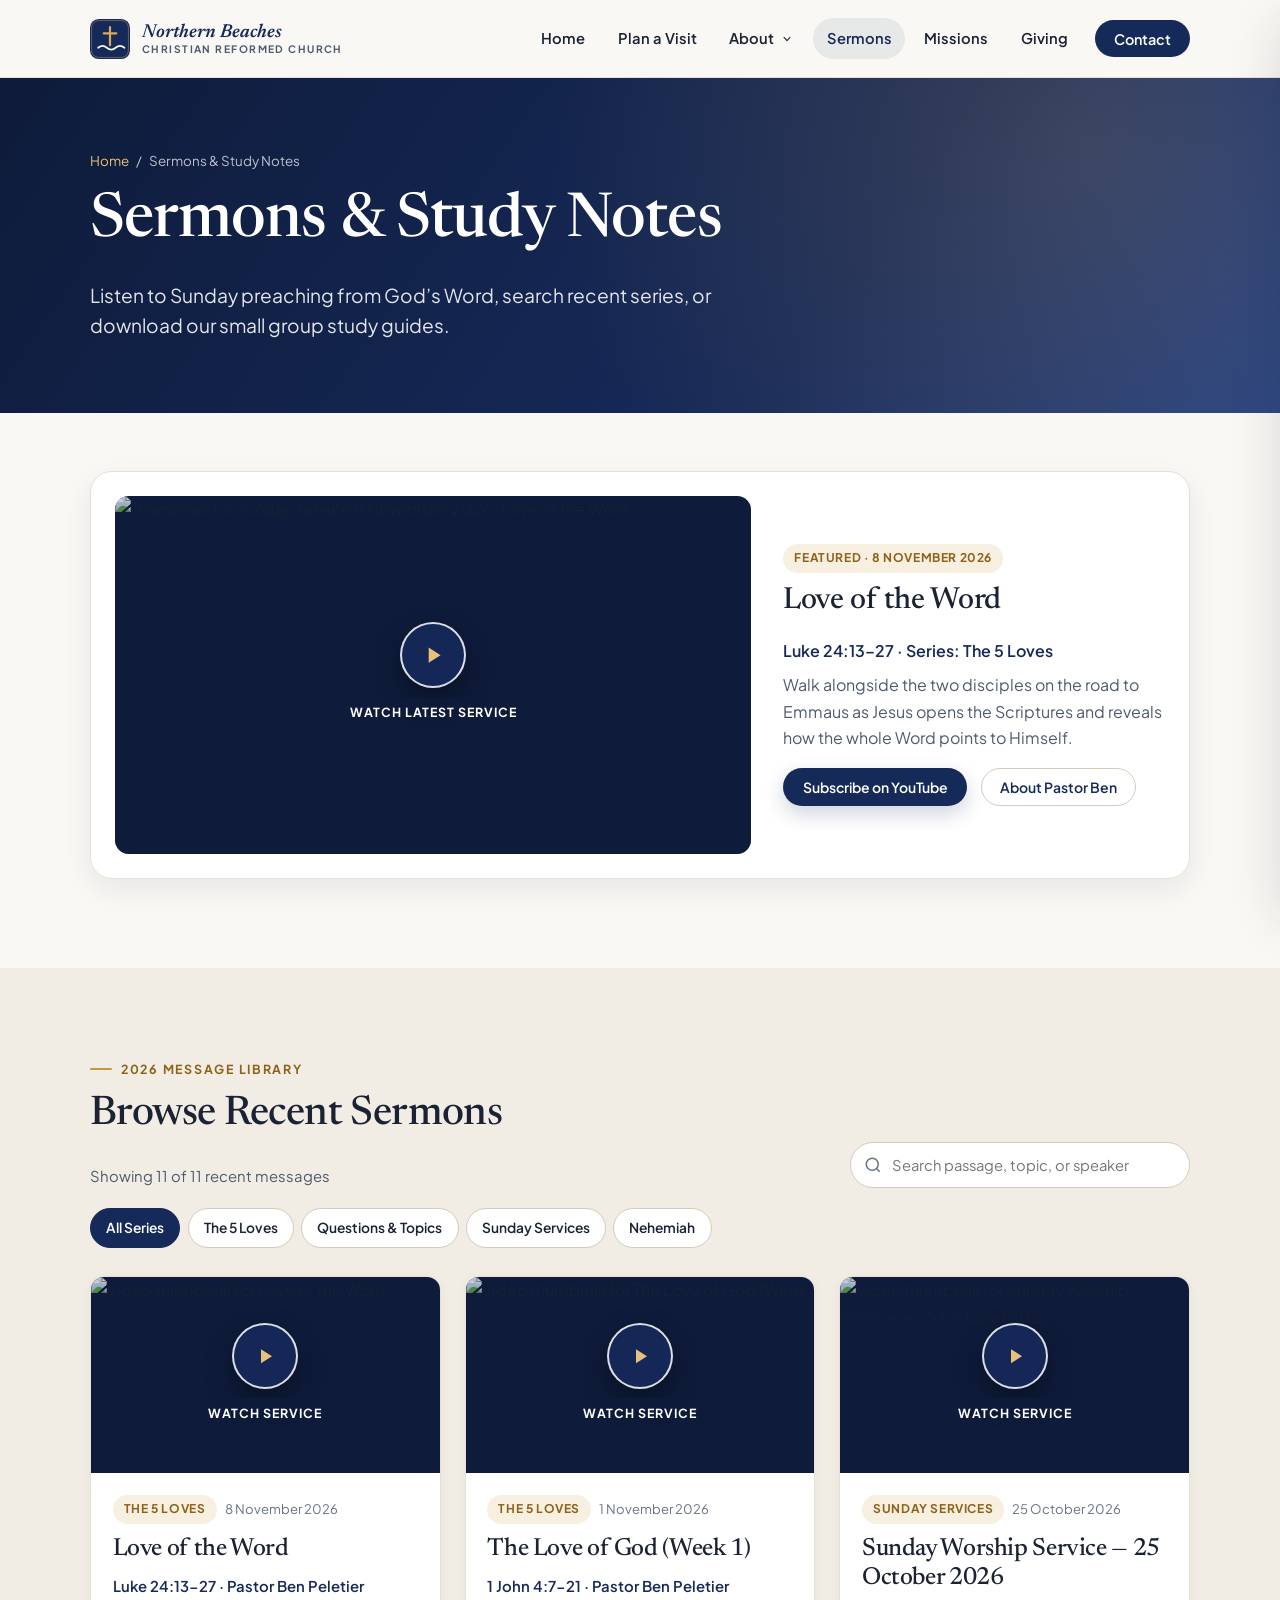
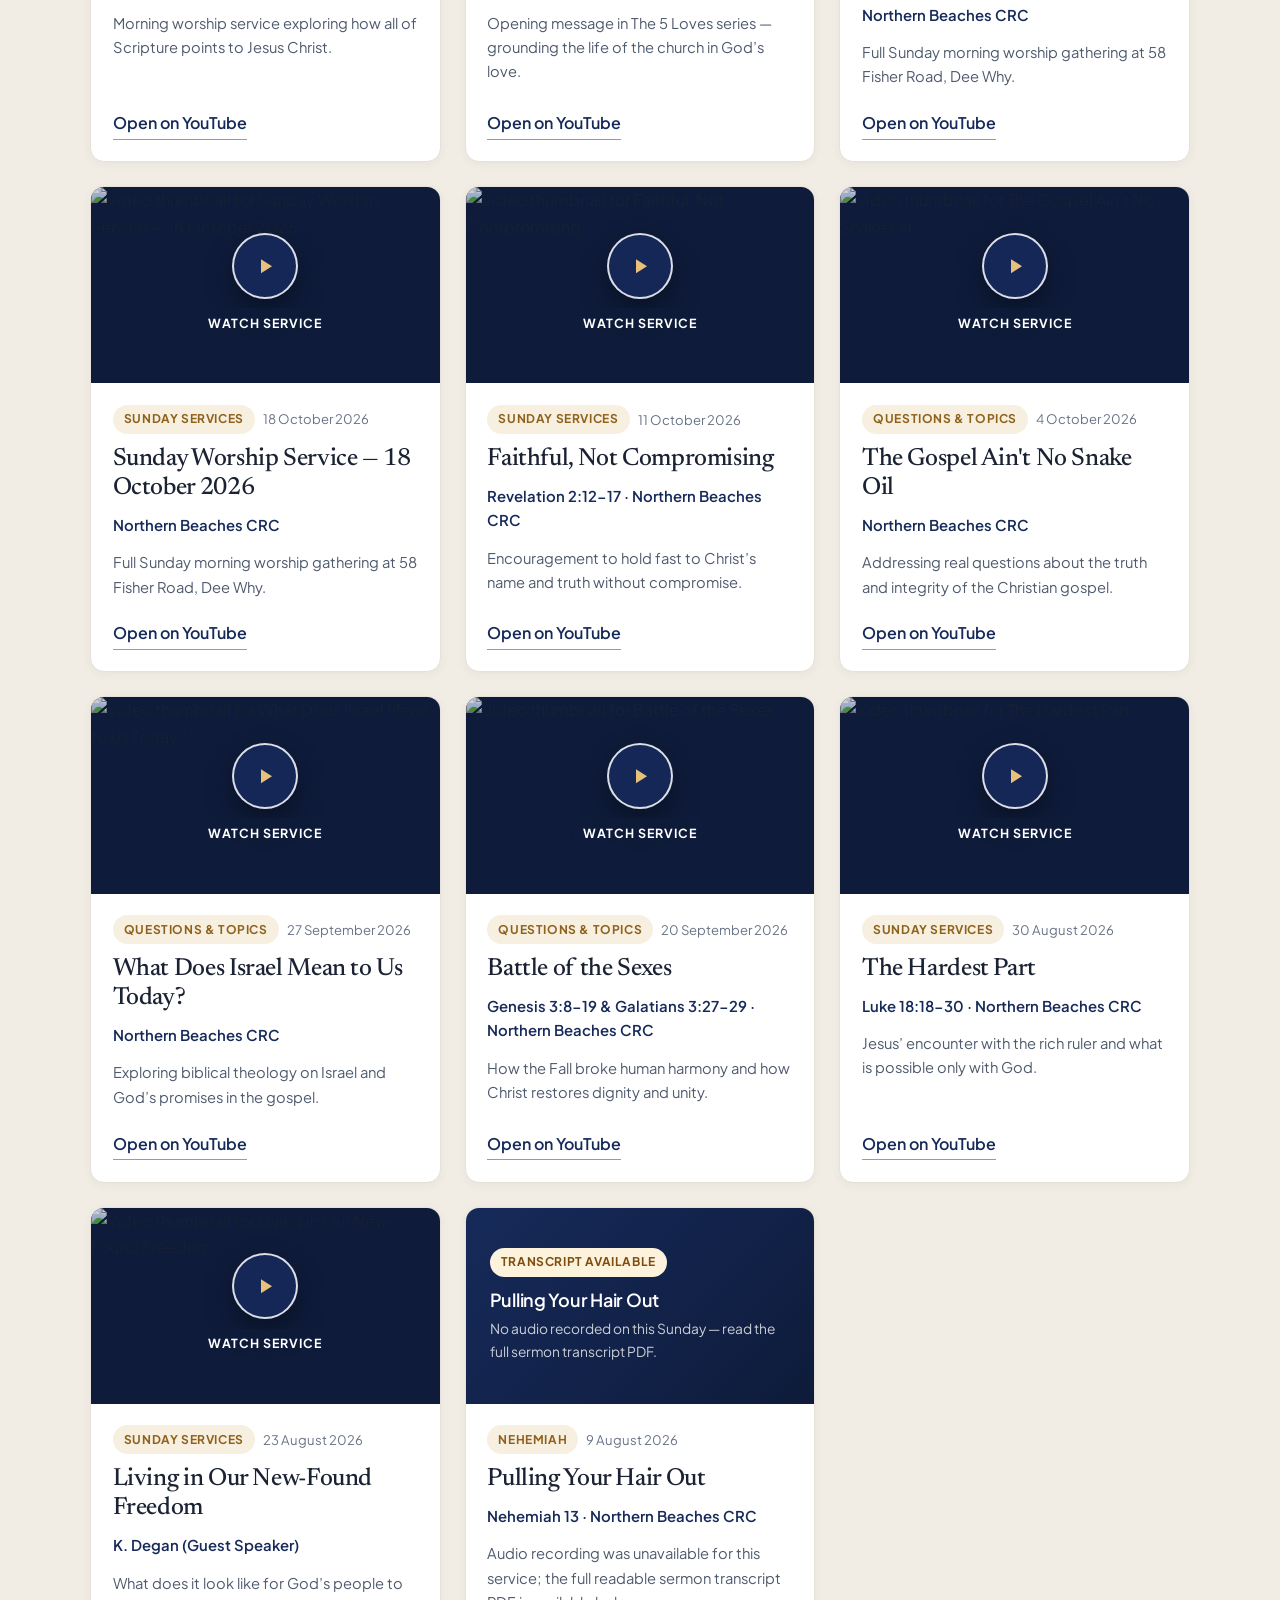
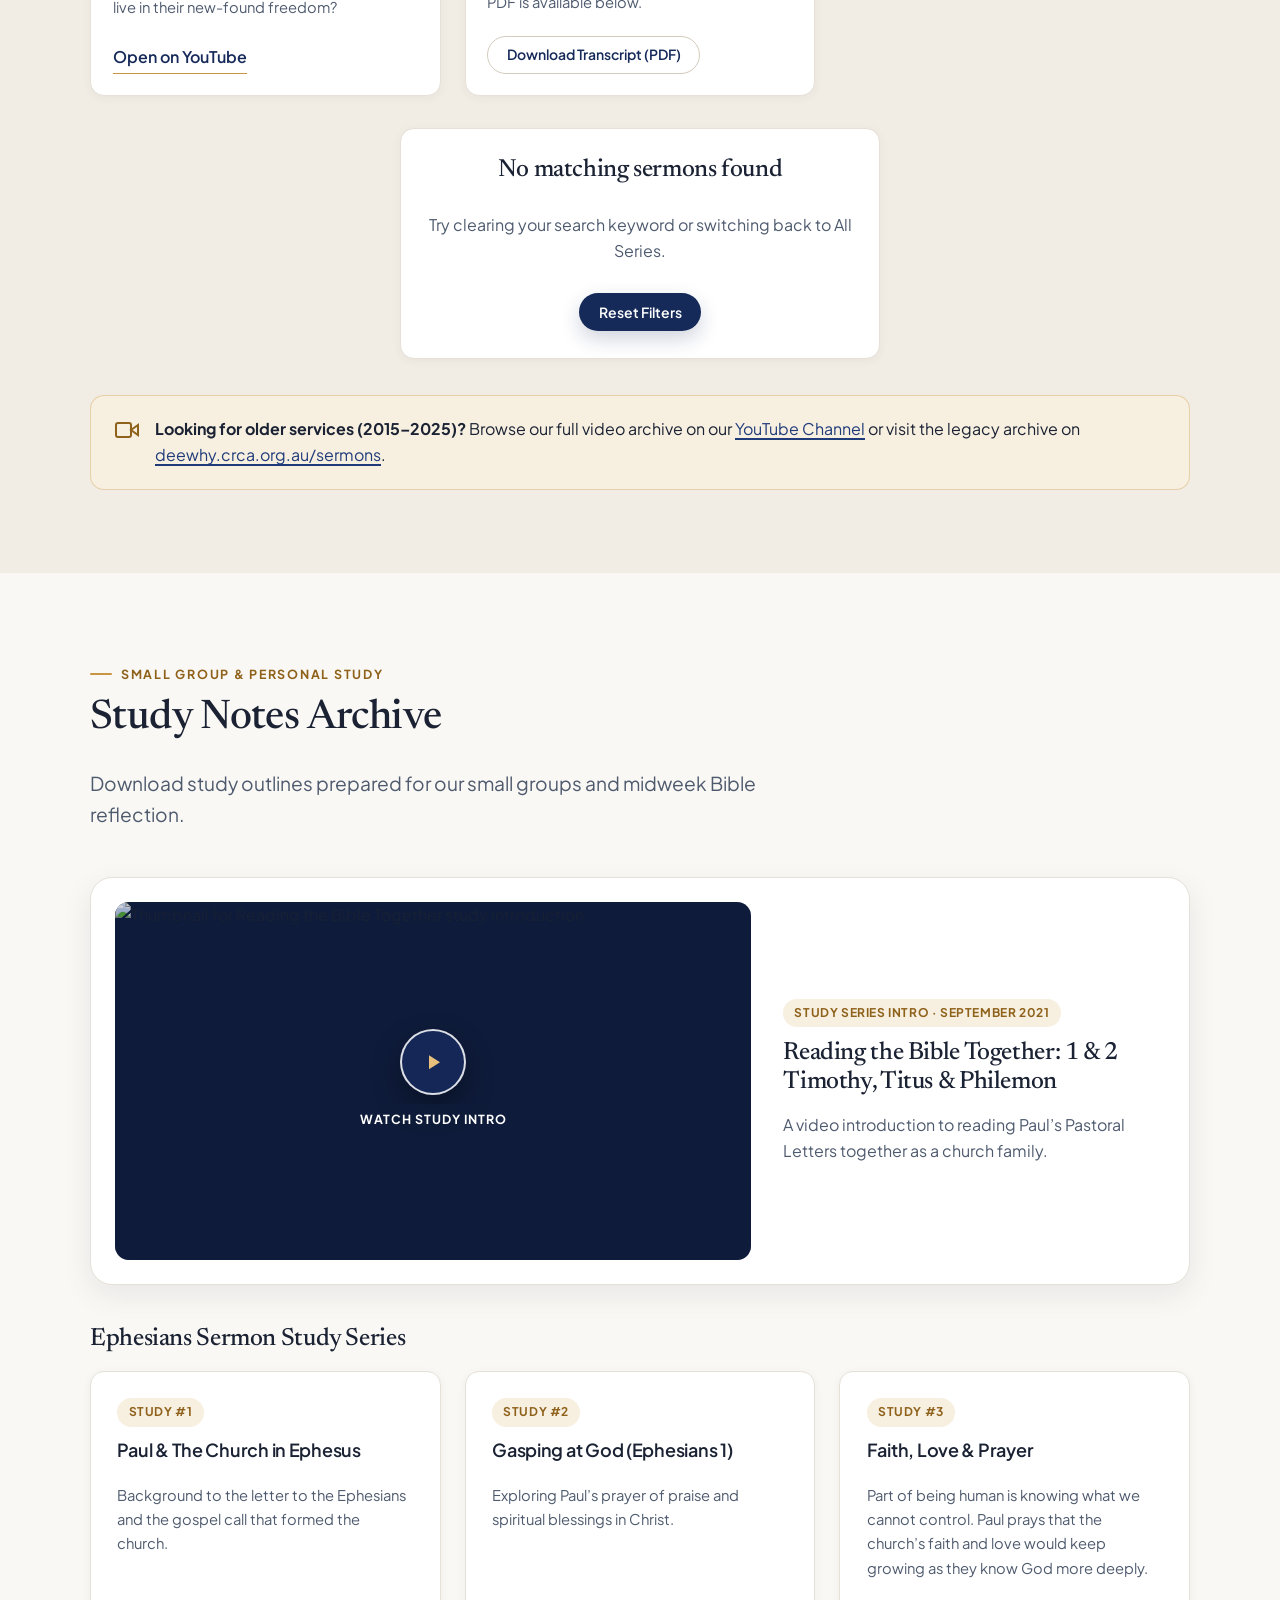
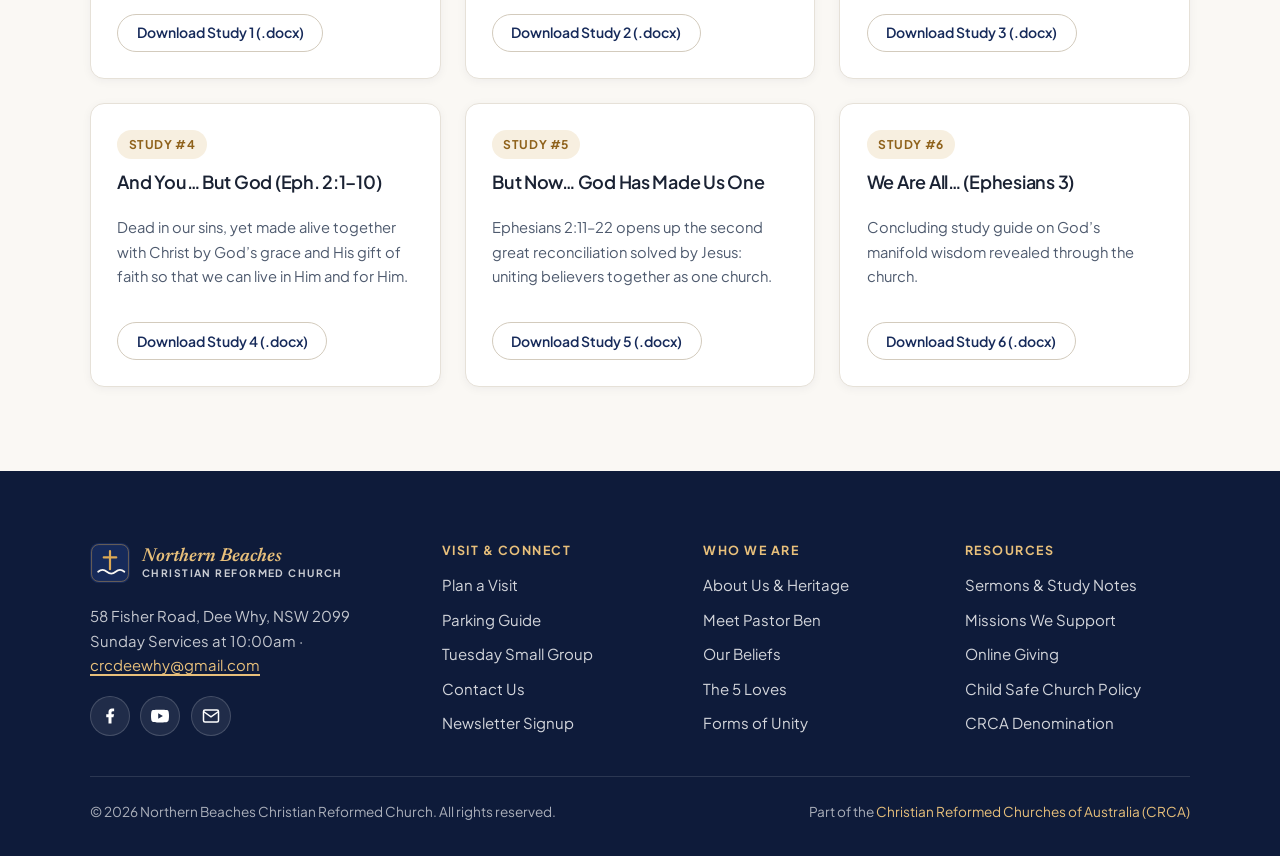
==== sermons.html @ 3030c1a8 "Initial modern redesign for Northern Beaches Christian Reformed Church" ====
<!DOCTYPE html>
<html lang="en">
<head>
  <meta charset="utf-8">
  <meta name="viewport" content="width=device-width, initial-scale=1.0">
  <title>Sermons &amp; Study Notes | Northern Beaches Christian Reformed Church</title>
  <meta name="description" content="Watch recent Sunday worship sermons and download small group Bible study notes from Northern Beaches Christian Reformed Church in Dee Why.">
  <link rel="icon" type="image/svg+xml" href="assets/images/favicon.svg">
  <link rel="preconnect" href="https://fonts.googleapis.com">
  <link rel="preconnect" href="https://fonts.gstatic.com" crossorigin>
  <link href="https://fonts.googleapis.com/css2?family=Newsreader:ital,opsz,wght@0,6..72,400;0,6..72,500;0,6..72,600;1,6..72,400;1,6..72,600&family=Plus+Jakarta+Sans:wght@400;500;600;700&display=swap" rel="stylesheet">
  <link rel="stylesheet" href="css/styles.css">
</head>
<body>
  <a class="skip-link" href="#main-content">Skip to main content</a>

  <header class="site-header" role="banner">
    <div class="container header-inner">
      <a class="brand" href="index.html" aria-label="Northern Beaches Christian Reformed Church Home">
        <svg class="brand-icon" viewBox="0 0 64 64" fill="none" aria-hidden="true">
          <rect width="64" height="64" rx="14" fill="#162A5A"/>
          <rect x="2.5" y="2.5" width="59" height="59" rx="11.5" stroke="#DDA954" stroke-opacity="0.45" stroke-width="1.5"/>
          <path d="M32 13v29M22 23h20" stroke="#DDA954" stroke-width="3.5" stroke-linecap="round"/>
          <path d="M13 46c4.5-3.8 9.5-3.8 14 0s9.5 3.8 14 0 9.5-3.8 14 0" stroke="#FAF8F4" stroke-width="2.75" stroke-linecap="round"/>
        </svg>
        <span class="brand-text">
          <span class="brand-script">Northern Beaches</span>
          <span class="brand-sub">Christian Reformed Church</span>
        </span>
      </a>

      <nav class="site-nav" aria-label="Primary Navigation">
        <ul class="nav-list">
          <li><a class="nav-link" href="index.html">Home</a></li>
          <li><a class="nav-link" href="visit.html">Plan a Visit</a></li>
          <li class="nav-dropdown">
            <button class="dropdown-toggle" type="button" aria-expanded="false" aria-haspopup="true">
              About
              <svg class="dropdown-chevron" viewBox="0 0 20 20" fill="currentColor" aria-hidden="true"><path fill-rule="evenodd" d="M5.23 7.21a.75.75 0 011.06.02L10 11.168l3.71-3.938a.75.75 0 111.08 1.04l-4.25 4.5a.75.75 0 01-1.08 0l-4.25-4.5a.75.75 0 01.02-1.06z" clip-rule="evenodd"/></svg>
            </button>
            <ul class="dropdown-menu">
              <li><a href="about.html">About Us &amp; Pastor</a></li>
              <li><a href="beliefs.html">Our Beliefs</a></li>
              <li><a href="beliefs.html#five-loves">The 5 Loves</a></li>
              <li><a href="beliefs.html#forms-of-unity">Forms of Unity</a></li>
              <li><a href="safe-church.html">Child Safe Church</a></li>
            </ul>
          </li>
          <li><a class="nav-link" href="sermons.html" aria-current="page">Sermons</a></li>
          <li><a class="nav-link" href="missions.html">Missions</a></li>
          <li><a class="nav-link" href="giving.html">Giving</a></li>
          <li><a class="nav-cta" href="contact.html">Contact</a></li>
        </ul>
      </nav>

      <button class="menu-toggle" id="menu-toggle" type="button" aria-label="Open navigation menu" aria-expanded="false" aria-controls="mobile-drawer">
        <svg width="24" height="24" viewBox="0 0 24 24" fill="none" stroke="currentColor" stroke-width="2" stroke-linecap="round" aria-hidden="true"><path d="M4 7h16M4 12h16M4 17h16"/></svg>
      </button>
    </div>
  </header>

  <div class="mobile-backdrop" id="mobile-backdrop"></div>
  <aside class="mobile-drawer" id="mobile-drawer" aria-label="Mobile Navigation" aria-hidden="true">
    <div class="mobile-drawer-header">
      <span class="brand">
        <span class="brand-text">
          <span class="brand-script">Northern Beaches</span>
          <span class="brand-sub">Christian Reformed Church</span>
        </span>
      </span>
      <button class="mobile-drawer-close" id="mobile-drawer-close" type="button" aria-label="Close navigation menu">
        <svg width="20" height="20" viewBox="0 0 24 24" fill="none" stroke="currentColor" stroke-width="2" stroke-linecap="round" aria-hidden="true"><path d="M6 6l12 12M18 6L6 18"/></svg>
      </button>
    </div>
    <ul class="mobile-nav-list">
      <li><a href="index.html">Home</a></li>
      <li><a href="visit.html">Plan a Visit</a></li>
      <li>
        <a href="about.html">About Us &amp; Pastor</a>
        <ul class="mobile-subnav">
          <li><a href="beliefs.html">Our Beliefs</a></li>
          <li><a href="beliefs.html#five-loves">The 5 Loves</a></li>
          <li><a href="beliefs.html#forms-of-unity">Forms of Unity</a></li>
          <li><a href="safe-church.html">Child Safe Church</a></li>
        </ul>
      </li>
      <li><a href="sermons.html" aria-current="page">Sermons &amp; Study Notes</a></li>
      <li><a href="missions.html">Missions</a></li>
      <li><a href="giving.html">Giving</a></li>
      <li><a href="contact.html">Contact Us</a></li>
    </ul>
  </aside>

  <main id="main-content">
    <section class="page-banner">
      <div class="container">
        <nav class="breadcrumbs" aria-label="Breadcrumb">
          <a href="index.html">Home</a>
          <span aria-hidden="true">/</span>
          <span>Sermons &amp; Study Notes</span>
        </nav>
        <h1>Sermons &amp; Study Notes</h1>
        <p class="lead">Listen to Sunday preaching from God&rsquo;s Word, search recent series, or download our small group study guides.</p>
      </div>
    </section>

    <!-- Featured Sermon -->
    <section class="section section--compact">
      <div class="container">
        <article class="sermon-feature reveal">
          <div class="video-facade" role="button" tabindex="0" data-youtube-id="uGTuR4CsQqY" data-title="Love of the Word — Luke 24:13-27" aria-label="Play featured sermon: Love of the Word">
            <img class="video-thumb" src="https://i.ytimg.com/vi/uGTuR4CsQqY/hqdefault.jpg" alt="Thumbnail for Sunday service 8 November 2026: Love of the Word" width="480" height="360">
            <div class="video-overlay">
              <span class="video-play-btn" aria-hidden="true">
                <svg width="26" height="26" viewBox="0 0 24 24" fill="currentColor"><path d="M8 5.14v14l11-7-11-7z"/></svg>
              </span>
              <span class="video-play-label">Watch Latest Service</span>
            </div>
          </div>
          <div>
            <span class="card-badge">Featured &middot; 8 November 2026</span>
            <h2 style="margin-top: 0.7rem; font-size: 1.9rem;">Love of the Word</h2>
            <p style="font-weight: 600; color: var(--navy-900); margin-bottom: 0.5rem;">Luke 24:13&ndash;27 &middot; Series: The 5 Loves</p>
            <p>Walk alongside the two disciples on the road to Emmaus as Jesus opens the Scriptures and reveals how the whole Word points to Himself.</p>
            <div class="btn-group" style="margin-top: 1rem;">
              <a class="btn btn-navy btn-sm" href="https://www.youtube.com/@northernbeacheschristianre4875" target="_blank" rel="noopener noreferrer">Subscribe on YouTube</a>
              <a class="btn btn-outline btn-sm" href="about.html#pastor">About Pastor Ben</a>
            </div>
          </div>
        </article>
      </div>
    </section>

    <!-- Searchable & Filterable Sermon Grid -->
    <section class="section section--warm" id="archive">
      <div class="container">
        <div class="section-header-row" style="margin-bottom: 1.25rem;">
          <div class="section-header">
            <span class="eyebrow">2026 Message Library</span>
            <h2>Browse Recent Sermons</h2>
            <p id="sermon-count" style="margin:0; font-size:0.93rem;">Showing recent messages</p>
          </div>
          <div class="search-box">
            <svg width="18" height="18" viewBox="0 0 24 24" fill="none" stroke="currentColor" stroke-width="2" aria-hidden="true"><circle cx="11" cy="11" r="8"/><path d="M21 21l-4.35-4.35"/></svg>
            <label class="sr-only" for="sermon-search">Search sermons by title, Bible passage, or speaker</label>
            <input class="search-input" id="sermon-search" type="search" placeholder="Search passage, topic, or speaker">
          </div>
        </div>

        <div class="sermon-controls">
          <div class="filter-pills" role="group" aria-label="Filter sermons by series">
            <button class="filter-pill is-active" type="button" data-series="All" aria-pressed="true">All Series</button>
            <button class="filter-pill" type="button" data-series="The 5 Loves" aria-pressed="false">The 5 Loves</button>
            <button class="filter-pill" type="button" data-series="Questions &amp; Topics" aria-pressed="false">Questions &amp; Topics</button>
            <button class="filter-pill" type="button" data-series="Sunday Services" aria-pressed="false">Sunday Services</button>
            <button class="filter-pill" type="button" data-series="Nehemiah" aria-pressed="false">Nehemiah</button>
          </div>
        </div>

        <div class="cards-grid" id="sermons-grid"></div>

        <div class="card card--flat" id="sermons-empty" hidden style="text-align: center; max-width: 480px; margin: 2rem auto 0;">
          <h3>No matching sermons found</h3>
          <p>Try clearing your search keyword or switching back to All Series.</p>
          <div>
            <button class="btn btn-navy btn-sm" id="reset-sermons" type="button">Reset Filters</button>
          </div>
        </div>

        <div class="callout reveal" style="margin-top: 2.25rem;">
          <svg width="24" height="24" viewBox="0 0 24 24" fill="none" stroke="currentColor" stroke-width="2" aria-hidden="true"><path d="M23 7l-7 5 7 5V7z"/><rect x="1" y="5" width="15" height="14" rx="2"/></svg>
          <div>
            <strong>Looking for older services (2015&ndash;2025)?</strong> Browse our full video archive on our <a href="https://www.youtube.com/@northernbeacheschristianre4875" target="_blank" rel="noopener noreferrer">YouTube Channel</a> or visit the legacy archive on <a href="https://deewhy.crca.org.au/sermons" target="_blank" rel="noopener noreferrer">deewhy.crca.org.au/sermons</a>.
          </div>
        </div>
      </div>
    </section>

    <!-- Study Notes Archive -->
    <section class="section" id="study-notes">
      <div class="container">
        <div class="section-header reveal">
          <span class="eyebrow">Small Group &amp; Personal Study</span>
          <h2>Study Notes Archive</h2>
          <p class="lead">Download study outlines prepared for our small groups and midweek Bible reflection.</p>
        </div>

        <div class="sermon-feature reveal" style="margin-bottom: 2.5rem;">
          <div class="video-facade" role="button" tabindex="0" data-youtube-id="WU-EmZQURkc" data-title="Reading the Bible Together: 1 & 2 Timothy, Titus & Philemon" aria-label="Play video: Reading the Bible Together">
            <img class="video-thumb" src="https://i.ytimg.com/vi/WU-EmZQURkc/hqdefault.jpg" alt="Thumbnail for Reading the Bible Together study introduction" width="480" height="360" loading="lazy">
            <div class="video-overlay">
              <span class="video-play-btn" aria-hidden="true"><svg width="24" height="24" viewBox="0 0 24 24" fill="currentColor"><path d="M8 5.14v14l11-7-11-7z"/></svg></span>
              <span class="video-play-label">Watch Study Intro</span>
            </div>
          </div>
          <div>
            <span class="card-badge">Study Series Intro &middot; September 2021</span>
            <h3 style="margin-top: 0.7rem;">Reading the Bible Together: 1 &amp; 2 Timothy, Titus &amp; Philemon</h3>
            <p>A video introduction to reading Paul&rsquo;s Pastoral Letters together as a church family.</p>
          </div>
        </div>

        <h3 style="margin-bottom: 1rem;">Ephesians Sermon Study Series</h3>
        <div class="cards-grid reveal">
          <article class="card">
            <span class="card-badge">Study #1</span>
            <h4>Paul &amp; The Church in Ephesus</h4>
            <p style="font-size: 0.92rem;">Background to the letter to the Ephesians and the gospel call that formed the church.</p>
            <div class="card-footer"><a class="btn btn-outline btn-sm" href="assets/docs/ephesians-study-1.docx" download>Download Study 1 (.docx)</a></div>
          </article>

          <article class="card">
            <span class="card-badge">Study #2</span>
            <h4>Gasping at God (Ephesians 1)</h4>
            <p style="font-size: 0.92rem;">Exploring Paul&rsquo;s prayer of praise and spiritual blessings in Christ.</p>
            <div class="card-footer"><a class="btn btn-outline btn-sm" href="assets/docs/ephesians-study-2.docx" download>Download Study 2 (.docx)</a></div>
          </article>

          <article class="card">
            <span class="card-badge">Study #3</span>
            <h4>Faith, Love &amp; Prayer</h4>
            <p style="font-size: 0.92rem;">Part of being human is knowing what we cannot control. Paul prays that the church&rsquo;s faith and love would keep growing as they know God more deeply.</p>
            <div class="card-footer"><a class="btn btn-outline btn-sm" href="assets/docs/ephesians-study-3.docx" download>Download Study 3 (.docx)</a></div>
          </article>

          <article class="card">
            <span class="card-badge">Study #4</span>
            <h4>And You&hellip; But God (Eph. 2:1&ndash;10)</h4>
            <p style="font-size: 0.92rem;">Dead in our sins, yet made alive together with Christ by God&rsquo;s grace and His gift of faith so that we can live in Him and for Him.</p>
            <div class="card-footer"><a class="btn btn-outline btn-sm" href="assets/docs/ephesians-study-4.docx" download>Download Study 4 (.docx)</a></div>
          </article>

          <article class="card">
            <span class="card-badge">Study #5</span>
            <h4>But Now&hellip; God Has Made Us One</h4>
            <p style="font-size: 0.92rem;">Ephesians 2:11&ndash;22 opens up the second great reconciliation solved by Jesus: uniting believers together as one church.</p>
            <div class="card-footer"><a class="btn btn-outline btn-sm" href="assets/docs/ephesians-study-5.docx" download>Download Study 5 (.docx)</a></div>
          </article>

          <article class="card">
            <span class="card-badge">Study #6</span>
            <h4>We Are All&hellip; (Ephesians 3)</h4>
            <p style="font-size: 0.92rem;">Concluding study guide on God&rsquo;s manifold wisdom revealed through the church.</p>
            <div class="card-footer"><a class="btn btn-outline btn-sm" href="assets/docs/ephesians-study-6.docx" download>Download Study 6 (.docx)</a></div>
          </article>
        </div>
      </div>
    </section>
  </main>

  <footer class="site-footer">
    <div class="container">
      <div class="footer-grid">
        <div class="footer-brand">
          <a class="brand" href="index.html">
            <svg class="brand-icon" viewBox="0 0 64 64" fill="none" aria-hidden="true">
              <rect width="64" height="64" rx="14" fill="#162A5A"/>
              <rect x="2.5" y="2.5" width="59" height="59" rx="11.5" stroke="#DDA954" stroke-opacity="0.45" stroke-width="1.5"/>
              <path d="M32 13v29M22 23h20" stroke="#DDA954" stroke-width="3.5" stroke-linecap="round"/>
              <path d="M13 46c4.5-3.8 9.5-3.8 14 0s9.5 3.8 14 0 9.5-3.8 14 0" stroke="#FAF8F4" stroke-width="2.75" stroke-linecap="round"/>
            </svg>
            <span class="brand-text">
              <span class="brand-script">Northern Beaches</span>
              <span class="brand-sub">Christian Reformed Church</span>
            </span>
          </a>
          <p class="footer-desc">58 Fisher Road, Dee Why, NSW 2099<br>Sunday Services at 10:00am &middot; <a href="mailto:crcdeewhy@gmail.com" style="color: var(--gold-300);">crcdeewhy@gmail.com</a></p>
          <div class="social-row">
            <a class="social-btn" href="https://www.facebook.com/crcdeewhy" target="_blank" rel="noopener noreferrer" aria-label="Facebook">
              <svg width="18" height="18" viewBox="0 0 24 24" fill="currentColor" aria-hidden="true"><path d="M14 13.5h2.5l1-4H14v-2c0-1.03 0-2 2-2h1.5V2.14c-.326-.043-1.557-.14-2.857-.14C11.928 2 10 3.657 10 6.7v2.8H7v4h3V22h4v-8.5z"/></svg>
            </a>
            <a class="social-btn" href="https://www.youtube.com/@northernbeacheschristianre4875" target="_blank" rel="noopener noreferrer" aria-label="YouTube">
              <svg width="18" height="18" viewBox="0 0 24 24" fill="currentColor" aria-hidden="true"><path d="M23.5 6.2a3 3 0 00-2.1-2.1C19.5 3.5 12 3.5 12 3.5s-7.5 0-9.4.6A3 3 0 00.5 6.2 31.2 31.2 0 000 12a31.2 31.2 0 00.5 5.8 3 3 0 002.1 2.1c1.9.6 9.4.6 9.4.6s7.5 0 9.4-.6a3 3 0 002.1-2.1A31.2 31.2 0 0024 12a31.2 31.2 0 00-.5-5.8zM9.6 15.6V8.4l6.3 3.6-6.3 3.6z"/></svg>
            </a>
            <a class="social-btn" href="mailto:crcdeewhy@gmail.com" aria-label="Email Church">
              <svg width="18" height="18" viewBox="0 0 24 24" fill="none" stroke="currentColor" stroke-width="2" aria-hidden="true"><rect x="2" y="4" width="20" height="16" rx="2"/><path d="M22 6l-10 7L2 6"/></svg>
            </a>
          </div>
        </div>

        <div>
          <h3 class="footer-heading">Visit &amp; Connect</h3>
          <ul class="footer-links">
            <li><a href="visit.html">Plan a Visit</a></li>
            <li><a href="visit.html#parking">Parking Guide</a></li>
            <li><a href="visit.html#church-life">Tuesday Small Group</a></li>
            <li><a href="contact.html">Contact Us</a></li>
            <li><a href="contact.html#newsletter">Newsletter Signup</a></li>
          </ul>
        </div>

        <div>
          <h3 class="footer-heading">Who We Are</h3>
          <ul class="footer-links">
            <li><a href="about.html">About Us &amp; Heritage</a></li>
            <li><a href="about.html#pastor">Meet Pastor Ben</a></li>
            <li><a href="beliefs.html">Our Beliefs</a></li>
            <li><a href="beliefs.html#five-loves">The 5 Loves</a></li>
            <li><a href="beliefs.html#forms-of-unity">Forms of Unity</a></li>
          </ul>
        </div>

        <div>
          <h3 class="footer-heading">Resources</h3>
          <ul class="footer-links">
            <li><a href="sermons.html">Sermons &amp; Study Notes</a></li>
            <li><a href="missions.html">Missions We Support</a></li>
            <li><a href="giving.html">Online Giving</a></li>
            <li><a href="safe-church.html">Child Safe Church Policy</a></li>
            <li><a href="https://www.crca.org.au/" target="_blank" rel="noopener noreferrer">CRCA Denomination</a></li>
          </ul>
        </div>
      </div>

      <div class="footer-bottom">
        <span>&copy; 2026 Northern Beaches Christian Reformed Church. All rights reserved.</span>
        <span>Part of the <a href="https://www.crca.org.au/" target="_blank" rel="noopener noreferrer">Christian Reformed Churches of Australia (CRCA)</a></span>
      </div>
    </div>
  </footer>

  <script src="js/main.js"></script>
  <script src="js/sermons.js"></script>
</body>
</html>
---- css/styles.css ----
/* ==========================================================================
   Northern Beaches Christian Reformed Church
   Coastal Sunlit Editorial Design System
   ========================================================================== */

:root {
  /* Brand & Coastal Palette */
  --navy-950: #0e1b3a;
  --navy-900: #162a5a;
  --navy-800: #1f3b7a;
  --navy-700: #2b4e96;

  --gold-500: #c89643;
  --gold-400: #dda954;
  --gold-300: #e8c07b;
  --gold-100: #f7efe0;
  --gold-text: #8f621b; /* High-contrast gold for eyebrows & text on light bg */

  /* Neutral Surfaces & Text */
  --bg-ivory: #faf8f4;
  --bg-warm: #f2ede4;
  --bg-surface: #ffffff;
  --border-subtle: #e6e1d8;
  --border-strong: #d3cbbd;

  --text-primary: #1a2233;
  --text-secondary: #4e5a6e;
  --text-muted: #697487;

  /* Supportive Coastal Accents */
  --sage-600: #3e6b5c;
  --sage-100: #eaf3ef;
  --amber-100: #fdf3dc;
  --amber-text: #7c4d0f;

  /* Typography */
  --font-serif: 'Newsreader', Georgia, 'Times New Roman', serif;
  --font-sans: 'Plus Jakarta Sans', -apple-system, BlinkMacSystemFont, 'Segoe UI', Roboto, sans-serif;

  /* Layout & Rhythm */
  --container-max: 1180px;
  --container-narrow: 860px;
  --header-height: 78px;
  --radius-sm: 8px;
  --radius-md: 14px;
  --radius-lg: 22px;
  --radius-pill: 999px;

  /* Shadows */
  --shadow-sm: 0 2px 10px rgba(14, 27, 58, 0.05);
  --shadow-md: 0 10px 30px rgba(14, 27, 58, 0.08);
  --shadow-lg: 0 20px 50px rgba(14, 27, 58, 0.14);

  /* Motion */
  --ease-out: cubic-bezier(0.22, 1, 0.36, 1);
}

/* Reset & Base */
*,
*::before,
*::after {
  box-sizing: border-box;
}

html {
  scroll-behavior: smooth;
  scroll-padding-top: calc(var(--header-height) + 24px);
  -webkit-text-size-adjust: 100%;
}

body {
  margin: 0;
  font-family: var(--font-sans);
  font-size: 1rem;
  line-height: 1.65;
  color: var(--text-primary);
  background-color: var(--bg-ivory);
  -webkit-font-smoothing: antialiased;
  overflow-x: clip;
}

body.drawer-open {
  overflow: hidden;
}

img,
picture,
svg {
  display: block;
  max-width: 100%;
}

img {
  height: auto;
}

button,
input,
textarea,
select {
  font: inherit;
  color: inherit;
}

a {
  color: var(--navy-800);
  text-decoration-thickness: 1.5px;
  text-underline-offset: 3px;
  transition: color 0.2s var(--ease-out), opacity 0.2s var(--ease-out);
}

a:hover {
  color: var(--navy-950);
}

:focus-visible {
  outline: 3px solid var(--gold-400);
  outline-offset: 3px;
  border-radius: 4px;
}

h1,
h2,
h3,
h4 {
  margin: 0 0 0.6em;
  font-family: var(--font-serif);
  font-weight: 500;
  line-height: 1.18;
  letter-spacing: -0.015em;
  color: var(--text-primary);
}

h1 {
  font-size: clamp(2.3rem, 4.8vw, 3.85rem);
}

h2 {
  font-size: clamp(1.8rem, 3.2vw, 2.55rem);
}

h3 {
  font-size: clamp(1.28rem, 2vw, 1.55rem);
}

h4 {
  font-size: 1.125rem;
  font-family: var(--font-sans);
  font-weight: 600;
}

p {
  margin: 0 0 1.05em;
  color: var(--text-secondary);
}

p:last-child {
  margin-bottom: 0;
}

ul,
ol {
  margin: 0 0 1.2em;
  padding-left: 1.3em;
  color: var(--text-secondary);
}

li + li {
  margin-top: 0.45em;
}

blockquote {
  margin: 1.5em 0;
  padding: 1.25rem 1.5rem;
  border-left: 3px solid var(--gold-500);
  background: var(--gold-100);
  border-radius: 0 var(--radius-md) var(--radius-md) 0;
  font-family: var(--font-serif);
  font-size: 1.2rem;
  font-style: italic;
  line-height: 1.55;
  color: var(--navy-950);
}

blockquote cite {
  display: block;
  margin-top: 0.6rem;
  font-family: var(--font-sans);
  font-size: 0.85rem;
  font-style: normal;
  font-weight: 600;
  letter-spacing: 0.04em;
  text-transform: uppercase;
  color: var(--gold-text);
}

/* Skip Link */
.skip-link {
  position: absolute;
  top: -100px;
  left: 1rem;
  z-index: 200;
  padding: 0.75rem 1.25rem;
  background: var(--navy-950);
  color: #ffffff;
  font-weight: 600;
  text-decoration: none;
  border-radius: var(--radius-sm);
  transition: top 0.15s ease;
}

.skip-link:focus {
  top: 1rem;
}

/* Utilities & Containers */
.container {
  width: 100%;
  max-width: var(--container-max);
  margin-inline: auto;
  padding-inline: clamp(1.15rem, 3.5vw, 2.5rem);
}

.container--narrow {
  max-width: var(--container-narrow);
}

.eyebrow {
  display: inline-flex;
  align-items: center;
  gap: 0.55rem;
  margin-bottom: 0.7rem;
  font-family: var(--font-sans);
  font-size: 0.78rem;
  font-weight: 700;
  letter-spacing: 0.14em;
  text-transform: uppercase;
  color: var(--gold-text);
}

.eyebrow::before {
  content: '';
  width: 22px;
  height: 2px;
  background: var(--gold-500);
  border-radius: 2px;
}

.eyebrow--light {
  color: var(--gold-300);
}

.eyebrow--light::before {
  background: var(--gold-400);
}

.lead {
  font-size: clamp(1.06rem, 1.5vw, 1.22rem);
  line-height: 1.6;
  color: var(--text-secondary);
}

.sr-only {
  position: absolute;
  width: 1px;
  height: 1px;
  padding: 0;
  margin: -1px;
  overflow: hidden;
  clip: rect(0, 0, 0, 0);
  white-space: nowrap;
  border: 0;
}

/* Buttons */
.btn-group {
  display: flex;
  flex-wrap: wrap;
  gap: 0.85rem;
  align-items: center;
}

.btn {
  display: inline-flex;
  align-items: center;
  justify-content: center;
  gap: 0.5rem;
  padding: 0.85rem 1.55rem;
  border-radius: var(--radius-pill);
  font-family: var(--font-sans);
  font-size: 0.94rem;
  font-weight: 600;
  line-height: 1.2;
  text-decoration: none;
  border: 1.5px solid transparent;
  cursor: pointer;
  transition: transform 0.2s var(--ease-out), background-color 0.2s var(--ease-out), border-color 0.2s var(--ease-out), box-shadow 0.2s var(--ease-out);
}

.btn:hover {
  transform: translateY(-1px);
}

.btn:active {
  transform: translateY(0);
}

.btn-primary {
  background-color: var(--gold-400);
  color: var(--navy-950);
  box-shadow: 0 8px 20px rgba(200, 150, 67, 0.28);
}

.btn-primary:hover {
  background-color: var(--gold-300);
  color: var(--navy-950);
}

.btn-navy {
  background-color: var(--navy-900);
  color: #ffffff;
  box-shadow: 0 8px 20px rgba(22, 42, 90, 0.2);
}

.btn-navy:hover {
  background-color: var(--navy-800);
  color: #ffffff;
}

.btn-outline {
  background-color: transparent;
  color: var(--navy-900);
  border-color: var(--border-strong);
}

.btn-outline:hover {
  background-color: var(--bg-warm);
  border-color: var(--navy-900);
  color: var(--navy-950);
}

.btn-outline-light {
  background-color: rgba(255, 255, 255, 0.1);
  color: #ffffff;
  border-color: rgba(255, 255, 255, 0.45);
  backdrop-filter: blur(6px);
}

.btn-outline-light:hover {
  background-color: rgba(255, 255, 255, 0.2);
  border-color: #ffffff;
  color: #ffffff;
}

.btn-sm {
  padding: 0.6rem 1.15rem;
  font-size: 0.875rem;
}

.text-link {
  display: inline-flex;
  align-items: center;
  gap: 0.35rem;
  font-weight: 600;
  color: var(--navy-900);
  text-decoration: none;
  border-bottom: 1.5px solid var(--gold-500);
  padding-bottom: 2px;
}

.text-link:hover {
  color: var(--navy-800);
  border-bottom-color: var(--navy-900);
}

/* ==========================================================================
   Header & Navigation
   ========================================================================== */
.site-header {
  position: sticky;
  top: 0;
  z-index: 100;
  height: var(--header-height);
  display: flex;
  align-items: center;
  background-color: rgba(250, 248, 244, 0.95);
  backdrop-filter: blur(12px);
  border-bottom: 1px solid var(--border-subtle);
  transition: background-color 0.3s var(--ease-out), border-color 0.3s var(--ease-out), box-shadow 0.3s var(--ease-out);
}

body.has-hero .site-header {
  position: fixed;
  width: 100%;
  background: linear-gradient(180deg, rgba(14, 27, 58, 0.72) 0%, rgba(14, 27, 58, 0.28) 70%, rgba(14, 27, 58, 0) 100%);
  backdrop-filter: none;
  border-bottom-color: transparent;
}

body.has-hero .site-header.is-scrolled {
  background: rgba(250, 248, 244, 0.97);
  backdrop-filter: blur(14px);
  border-bottom-color: var(--border-subtle);
  box-shadow: var(--shadow-sm);
}

.header-inner {
  display: flex;
  align-items: center;
  justify-content: space-between;
  gap: 1.5rem;
}

/* Brand Mark */
.brand {
  display: inline-flex;
  align-items: center;
  gap: 0.75rem;
  text-decoration: none;
  flex-shrink: 0;
}

.brand-icon {
  width: 40px;
  height: 40px;
  flex-shrink: 0;
}

.brand-text {
  display: flex;
  flex-direction: column;
  line-height: 1.1;
}

.brand-script {
  font-family: var(--font-serif);
  font-style: italic;
  font-weight: 600;
  font-size: 1.18rem;
  color: var(--navy-900);
  transition: color 0.25s ease;
}

.brand-sub {
  font-family: var(--font-sans);
  font-size: 0.64rem;
  font-weight: 700;
  letter-spacing: 0.14em;
  text-transform: uppercase;
  color: var(--text-secondary);
  transition: color 0.25s ease;
}

body.has-hero .site-header:not(.is-scrolled) .brand-script {
  color: var(--gold-300);
}

body.has-hero .site-header:not(.is-scrolled) .brand-sub {
  color: rgba(255, 255, 255, 0.88);
}

/* Desktop Nav */
.site-nav {
  display: none;
}

.nav-list {
  display: flex;
  align-items: center;
  gap: 0.35rem;
  list-style: none;
  margin: 0;
  padding: 0;
}

.nav-list > li {
  margin: 0;
  position: relative;
}

.nav-link,
.dropdown-toggle {
  display: inline-flex;
  align-items: center;
  gap: 0.35rem;
  padding: 0.55rem 0.85rem;
  border-radius: var(--radius-pill);
  font-size: 0.92rem;
  font-weight: 600;
  text-decoration: none;
  color: var(--text-primary);
  background: transparent;
  border: 0;
  cursor: pointer;
  transition: color 0.2s ease, background-color 0.2s ease;
}

.nav-link:hover,
.dropdown-toggle:hover,
.nav-link[aria-current="page"],
.dropdown-toggle[aria-current="page"] {
  color: var(--navy-900);
  background-color: rgba(22, 42, 90, 0.08);
}

body.has-hero .site-header:not(.is-scrolled) .nav-link,
body.has-hero .site-header:not(.is-scrolled) .dropdown-toggle {
  color: rgba(255, 255, 255, 0.94);
}

body.has-hero .site-header:not(.is-scrolled) .nav-link:hover,
body.has-hero .site-header:not(.is-scrolled) .dropdown-toggle:hover,
body.has-hero .site-header:not(.is-scrolled) .nav-link[aria-current="page"] {
  color: #ffffff;
  background-color: rgba(255, 255, 255, 0.16);
}

.nav-cta {
  margin-left: 0.45rem;
  padding: 0.6rem 1.2rem;
  border-radius: var(--radius-pill);
  background-color: var(--navy-900);
  color: #ffffff !important;
  font-size: 0.9rem;
  font-weight: 600;
  text-decoration: none;
  transition: background-color 0.2s ease, transform 0.2s ease;
}

.nav-cta:hover {
  background-color: var(--navy-800);
  transform: translateY(-1px);
}

body.has-hero .site-header:not(.is-scrolled) .nav-cta {
  background-color: var(--gold-400);
  color: var(--navy-950) !important;
}

body.has-hero .site-header:not(.is-scrolled) .nav-cta:hover {
  background-color: var(--gold-300);
}

/* Desktop Dropdown */
.nav-dropdown {
  position: relative;
}

.dropdown-chevron {
  width: 14px;
  height: 14px;
  transition: transform 0.2s var(--ease-out);
}

.nav-dropdown.is-open .dropdown-chevron {
  transform: rotate(180deg);
}

.dropdown-menu {
  position: absolute;
  top: calc(100% + 10px);
  left: 0;
  min-width: 225px;
  padding: 0.5rem;
  margin: 0;
  list-style: none;
  background: var(--bg-surface);
  border: 1px solid var(--border-subtle);
  border-radius: var(--radius-md);
  box-shadow: var(--shadow-lg);
  opacity: 0;
  visibility: hidden;
  transform: translateY(-6px);
  transition: opacity 0.18s var(--ease-out), transform 0.18s var(--ease-out), visibility 0.18s;
}

.nav-dropdown.is-open .dropdown-menu {
  opacity: 1;
  visibility: visible;
  transform: translateY(0);
}

.dropdown-menu li {
  margin: 0;
}

.dropdown-menu a {
  display: block;
  padding: 0.55rem 0.85rem;
  border-radius: var(--radius-sm);
  font-size: 0.9rem;
  font-weight: 500;
  color: var(--text-primary);
  text-decoration: none;
}

.dropdown-menu a:hover,
.dropdown-menu a[aria-current="page"] {
  background-color: var(--gold-100);
  color: var(--navy-950);
}

/* Mobile Toggle & Drawer */
.menu-toggle {
  display: inline-flex;
  align-items: center;
  justify-content: center;
  width: 44px;
  height: 44px;
  border-radius: var(--radius-sm);
  background: transparent;
  border: 1px solid var(--border-subtle);
  color: var(--navy-900);
  cursor: pointer;
}

body.has-hero .site-header:not(.is-scrolled) .menu-toggle {
  color: #ffffff;
  border-color: rgba(255, 255, 255, 0.35);
}

@media (min-width: 1000px) {
  .site-nav {
    display: block;
  }
  .menu-toggle {
    display: none;
  }
}

.mobile-backdrop {
  position: fixed;
  inset: 0;
  z-index: 140;
  background: rgba(14, 27, 58, 0.55);
  backdrop-filter: blur(4px);
  opacity: 0;
  visibility: hidden;
  transition: opacity 0.25s ease, visibility 0.25s ease;
}

.mobile-backdrop.is-open {
  opacity: 1;
  visibility: visible;
}

.mobile-drawer {
  position: fixed;
  top: 0;
  right: 0;
  bottom: 0;
  z-index: 150;
  width: min(340px, 88vw);
  padding: 1.25rem 1.5rem 2rem;
  background: var(--bg-ivory);
  box-shadow: var(--shadow-lg);
  display: flex;
  flex-direction: column;
  gap: 1.25rem;
  overflow-y: auto;
  transform: translateX(100%);
  transition: transform 0.28s var(--ease-out);
}

.mobile-drawer.is-open {
  transform: translateX(0);
}

.mobile-drawer-header {
  display: flex;
  align-items: center;
  justify-content: space-between;
  padding-bottom: 0.9rem;
  border-bottom: 1px solid var(--border-subtle);
}

.mobile-drawer-close {
  width: 40px;
  height: 40px;
  display: inline-flex;
  align-items: center;
  justify-content: center;
  border-radius: var(--radius-sm);
  border: 1px solid var(--border-subtle);
  background: var(--bg-surface);
  color: var(--navy-900);
  cursor: pointer;
}

.mobile-nav-list {
  list-style: none;
  margin: 0;
  padding: 0;
  display: flex;
  flex-direction: column;
  gap: 0.25rem;
}

.mobile-nav-list > li {
  margin: 0;
}

.mobile-nav-list a {
  display: block;
  padding: 0.65rem 0.75rem;
  border-radius: var(--radius-sm);
  font-weight: 600;
  color: var(--text-primary);
  text-decoration: none;
}

.mobile-nav-list a:hover,
.mobile-nav-list a[aria-current="page"] {
  background: var(--gold-100);
  color: var(--navy-950);
}

.mobile-subnav {
  list-style: none;
  margin: 0.15rem 0 0.45rem 0.9rem;
  padding: 0 0 0 0.75rem;
  border-left: 2px solid var(--border-subtle);
}

.mobile-subnav li {
  margin: 0;
}

.mobile-subnav a {
  padding: 0.45rem 0.65rem;
  font-size: 0.92rem;
  font-weight: 500;
  color: var(--text-secondary);
}

/* ==========================================================================
   Hero & Subpage Banners
   ========================================================================== */
.hero {
  position: relative;
  min-height: min(86vh, 760px);
  display: flex;
  align-items: center;
  padding: calc(var(--header-height) + 3.2rem) 0 5.5rem;
  background-color: var(--navy-950);
  overflow: hidden;
}

.hero-media {
  position: absolute;
  inset: 0;
  width: 100%;
  height: 100%;
  object-fit: cover;
  object-position: center;
}

.hero-scrim {
  position: absolute;
  inset: 0;
  background: linear-gradient(
    98deg,
    rgba(14, 27, 58, 0.9) 0%,
    rgba(14, 27, 58, 0.72) 48%,
    rgba(14, 27, 58, 0.28) 100%
  );
}

.hero-content {
  position: relative;
  z-index: 2;
  max-width: 670px;
}

.hero-title {
  color: #ffffff;
  margin-bottom: 0.45em;
  text-shadow: 0 2px 24px rgba(14, 27, 58, 0.35);
}

.hero-lead {
  font-size: clamp(1.06rem, 1.7vw, 1.25rem);
  color: rgba(255, 255, 255, 0.92);
  margin-bottom: 1.75rem;
  max-width: 580px;
}

.hero-meta {
  display: flex;
  flex-wrap: wrap;
  gap: 1.25rem;
  margin-bottom: 1.85rem;
  font-size: 0.95rem;
  color: rgba(255, 255, 255, 0.92);
}

.hero-meta-item {
  display: inline-flex;
  align-items: center;
  gap: 0.45rem;
}

.hero-meta-item svg {
  color: var(--gold-400);
  flex-shrink: 0;
}

/* Quick Info Bar below Hero */
.quick-bar-wrap {
  position: relative;
  z-index: 5;
  margin-top: -2.6rem;
}

.quick-bar {
  display: grid;
  grid-template-columns: repeat(4, 1fr);
  gap: 1rem;
  padding: 1.35rem 1.75rem;
  background: var(--bg-surface);
  border: 1px solid var(--border-subtle);
  border-radius: var(--radius-lg);
  box-shadow: var(--shadow-md);
}

.quick-item {
  display: flex;
  align-items: flex-start;
  gap: 0.85rem;
}

.quick-icon {
  width: 38px;
  height: 38px;
  border-radius: 10px;
  background: var(--gold-100);
  color: var(--navy-900);
  display: inline-flex;
  align-items: center;
  justify-content: center;
  flex-shrink: 0;
}

.quick-label {
  display: block;
  font-size: 0.74rem;
  font-weight: 700;
  text-transform: uppercase;
  letter-spacing: 0.1em;
  color: var(--gold-text);
  margin-bottom: 0.15rem;
}

.quick-value {
  display: block;
  font-weight: 600;
  color: var(--text-primary);
  font-size: 0.96rem;
  line-height: 1.35;
}

@media (max-width: 960px) {
  .quick-bar {
    grid-template-columns: repeat(2, 1fr);
    gap: 1.25rem;
  }
}

@media (max-width: 560px) {
  .quick-bar {
    grid-template-columns: 1fr;
    padding: 1.2rem;
  }
  .hero {
    min-height: 540px;
    padding: calc(var(--header-height) + 2rem) 0 4.5rem;
  }
}

/* Subpage Banner */
.page-banner {
  position: relative;
  padding: clamp(3rem, 6vw, 4.5rem) 0;
  background: linear-gradient(125deg, var(--navy-950) 0%, var(--navy-900) 65%, #234185 100%);
  color: #ffffff;
  overflow: hidden;
}

.page-banner::after {
  content: '';
  position: absolute;
  inset: 0;
  background: radial-gradient(circle at 85% 20%, rgba(221, 169, 84, 0.18), transparent 48%);
  pointer-events: none;
}

.page-banner .container {
  position: relative;
  z-index: 1;
}

.breadcrumbs {
  display: flex;
  flex-wrap: wrap;
  align-items: center;
  gap: 0.45rem;
  margin-bottom: 0.85rem;
  font-size: 0.84rem;
  color: rgba(255, 255, 255, 0.72);
}

.breadcrumbs a {
  color: var(--gold-300);
  text-decoration: none;
}

.breadcrumbs a:hover {
  text-decoration: underline;
}

.page-banner h1 {
  color: #ffffff;
  margin-bottom: 0.35em;
}

.page-banner .lead {
  color: rgba(255, 255, 255, 0.88);
  max-width: 680px;
}

/* Sticky Subnav Pill Bar (for long pages like Beliefs) */
.anchor-bar {
  position: sticky;
  top: var(--header-height);
  z-index: 40;
  background: rgba(255, 255, 255, 0.95);
  backdrop-filter: blur(8px);
  border-bottom: 1px solid var(--border-subtle);
  padding: 0.75rem 0;
}

.anchor-list {
  display: flex;
  flex-wrap: nowrap;
  gap: 0.5rem;
  overflow-x: auto;
  scrollbar-width: none;
}

.anchor-list::-webkit-scrollbar {
  display: none;
}

.anchor-pill {
  flex-shrink: 0;
  padding: 0.45rem 0.95rem;
  border-radius: var(--radius-pill);
  background: var(--bg-ivory);
  border: 1px solid var(--border-subtle);
  font-size: 0.86rem;
  font-weight: 600;
  color: var(--navy-900);
  text-decoration: none;
}

.anchor-pill:hover {
  background: var(--gold-100);
  border-color: var(--gold-500);
}

/* ==========================================================================
   Sections & Layouts
   ========================================================================== */
.section {
  padding: clamp(3.5rem, 6.5vw, 5.5rem) 0;
}

.section--compact {
  padding: clamp(2.5rem, 4.5vw, 3.75rem) 0;
}

.section--warm {
  background-color: var(--bg-warm);
}

.section--surface {
  background-color: var(--bg-surface);
  border-top: 1px solid var(--border-subtle);
  border-bottom: 1px solid var(--border-subtle);
}

.section--navy {
  background-color: var(--navy-950);
  color: #ffffff;
}

.section--navy h2,
.section--navy h3 {
  color: #ffffff;
}

.section--navy p {
  color: rgba(255, 255, 255, 0.84);
}

.section-header {
  max-width: 720px;
  margin-bottom: clamp(2rem, 4vw, 3rem);
}

.section-header--center {
  margin-inline: auto;
  text-align: center;
}

.section-header--center .eyebrow::before {
  display: none;
}

.section-header-row {
  display: flex;
  flex-wrap: wrap;
  align-items: flex-end;
  justify-content: space-between;
  gap: 1.25rem;
  margin-bottom: clamp(2rem, 4vw, 2.8rem);
}

.section-header-row .section-header {
  margin-bottom: 0;
}

/* Split Layout */
.split {
  display: grid;
  grid-template-columns: 1.05fr 0.95fr;
  gap: clamp(2rem, 5vw, 4rem);
  align-items: center;
}

.split--reverse > :first-child {
  order: 2;
}

@media (max-width: 860px) {
  .split {
    grid-template-columns: 1fr;
  }
  .split--reverse > :first-child {
    order: 0;
  }
}

.media-frame {
  border-radius: var(--radius-lg);
  overflow: hidden;
  border: 1px solid var(--border-subtle);
  background: var(--bg-surface);
  box-shadow: var(--shadow-md);
}

.media-frame img {
  width: 100%;
  object-fit: cover;
}

.media-frame--tall img {
  aspect-ratio: 4 / 4.4;
}

.media-frame--landscape img {
  aspect-ratio: 16 / 11;
}

.media-caption {
  padding: 0.75rem 1.1rem;
  font-size: 0.85rem;
  color: var(--text-muted);
  background: var(--bg-surface);
  border-top: 1px solid var(--border-subtle);
}

/* Cards & Grids */
.cards-grid {
  display: grid;
  grid-template-columns: repeat(3, 1fr);
  gap: 1.5rem;
}

.cards-grid--2 {
  grid-template-columns: repeat(2, 1fr);
}

@media (max-width: 920px) {
  .cards-grid {
    grid-template-columns: repeat(2, 1fr);
  }
}

@media (max-width: 640px) {
  .cards-grid,
  .cards-grid--2 {
    grid-template-columns: 1fr;
  }
}

.card {
  background: var(--bg-surface);
  border: 1px solid var(--border-subtle);
  border-radius: var(--radius-md);
  padding: 1.65rem;
  box-shadow: var(--shadow-sm);
  display: flex;
  flex-direction: column;
  gap: 0.75rem;
  transition: transform 0.25s var(--ease-out), box-shadow 0.25s var(--ease-out), border-color 0.25s var(--ease-out);
}

.card:hover {
  transform: translateY(-2px);
  box-shadow: var(--shadow-md);
  border-color: var(--border-strong);
}

.card--flat:hover {
  transform: none;
  box-shadow: var(--shadow-sm);
  border-color: var(--border-subtle);
}

.card-badge {
  display: inline-flex;
  align-self: flex-start;
  align-items: center;
  gap: 0.35rem;
  padding: 0.28rem 0.7rem;
  border-radius: var(--radius-pill);
  font-size: 0.75rem;
  font-weight: 700;
  letter-spacing: 0.05em;
  text-transform: uppercase;
  background: var(--gold-100);
  color: var(--gold-text);
}

.card-badge--sage {
  background: var(--sage-100);
  color: var(--sage-600);
}

.card-badge--amber {
  background: var(--amber-100);
  color: var(--amber-text);
}

.card-icon {
  width: 44px;
  height: 44px;
  border-radius: 12px;
  background: var(--gold-100);
  color: var(--navy-900);
  display: inline-flex;
  align-items: center;
  justify-content: center;
}

.card-footer {
  margin-top: auto;
  padding-top: 0.4rem;
}

/* 5 Loves Grid & Framed Hand-Drawn Artwork */
.loves-grid {
  display: grid;
  grid-template-columns: repeat(auto-fit, minmax(220px, 1fr));
  gap: 1.25rem;
}

@media (min-width: 1020px) {
  .loves-grid {
    grid-template-columns: repeat(5, 1fr);
    gap: 1rem;
  }
  .loves-grid .love-card {
    padding: 1.15rem;
  }
}

.love-card {
  background: var(--bg-surface);
  border: 1px solid var(--border-subtle);
  border-radius: var(--radius-md);
  padding: 1.35rem;
  display: flex;
  flex-direction: column;
  align-items: flex-start;
  gap: 0.8rem;
  box-shadow: var(--shadow-sm);
}

.love-art {
  width: 100%;
  max-width: 190px;
  aspect-ratio: 4 / 3;
  border-radius: var(--radius-sm);
  overflow: hidden;
  border: 1px solid var(--border-subtle);
  background: #f6f4ef;
}

.love-art img {
  width: 100%;
  height: 100%;
  object-fit: cover;
}

.love-verse {
  font-family: var(--font-serif);
  font-style: italic;
  font-size: 0.96rem;
  color: var(--navy-900);
  padding-top: 0.3rem;
  border-top: 1px solid var(--border-subtle);
  width: 100%;
}

.love-row {
  display: grid;
  grid-template-columns: 200px 1fr;
  gap: 1.75rem;
  align-items: center;
  background: var(--bg-surface);
  border: 1px solid var(--border-subtle);
  border-radius: var(--radius-md);
  padding: 1.5rem;
  box-shadow: var(--shadow-sm);
}

@media (max-width: 640px) {
  .love-row {
    grid-template-columns: 1fr;
  }
}

/* Sermon Video Facade & Cards */
.sermon-feature {
  display: grid;
  grid-template-columns: 1.25fr 0.75fr;
  gap: 2rem;
  align-items: center;
  background: var(--bg-surface);
  border: 1px solid var(--border-subtle);
  border-radius: var(--radius-lg);
  padding: 1.5rem;
  box-shadow: var(--shadow-md);
  margin-bottom: 2rem;
}

@media (max-width: 860px) {
  .sermon-feature {
    grid-template-columns: 1fr;
  }
}

.video-facade {
  position: relative;
  width: 100%;
  aspect-ratio: 16 / 9;
  border-radius: var(--radius-md);
  overflow: hidden;
  background: var(--navy-950);
  cursor: pointer;
}

.video-facade iframe {
  position: absolute;
  inset: 0;
  width: 100%;
  height: 100%;
  border: 0;
}

.video-thumb {
  width: 100%;
  height: 100%;
  object-fit: cover;
  opacity: 0.9;
  transition: transform 0.35s var(--ease-out), opacity 0.25s ease;
}

.video-facade:hover .video-thumb {
  transform: scale(1.03);
  opacity: 1;
}

.video-overlay {
  position: absolute;
  inset: 0;
  display: flex;
  flex-direction: column;
  align-items: center;
  justify-content: center;
  gap: 0.6rem;
  background: linear-gradient(180deg, rgba(14, 27, 58, 0.12) 0%, rgba(14, 27, 58, 0.52) 100%);
}

.video-play-btn {
  width: 66px;
  height: 66px;
  border-radius: 50%;
  border: 2px solid rgba(255, 255, 255, 0.85);
  background: rgba(22, 42, 90, 0.88);
  color: var(--gold-300);
  display: inline-flex;
  align-items: center;
  justify-content: center;
  cursor: pointer;
  box-shadow: 0 12px 28px rgba(0, 0, 0, 0.35);
  transition: transform 0.2s var(--ease-out), background-color 0.2s ease;
}

.video-facade:hover .video-play-btn {
  transform: scale(1.08);
  background: var(--gold-400);
  color: var(--navy-950);
  border-color: var(--gold-300);
}

.video-play-label {
  font-size: 0.78rem;
  font-weight: 700;
  letter-spacing: 0.08em;
  text-transform: uppercase;
  color: #ffffff;
  background: rgba(14, 27, 58, 0.75);
  padding: 0.28rem 0.75rem;
  border-radius: var(--radius-pill);
}

.sermon-card {
  background: var(--bg-surface);
  border: 1px solid var(--border-subtle);
  border-radius: var(--radius-md);
  overflow: hidden;
  display: flex;
  flex-direction: column;
  box-shadow: var(--shadow-sm);
}

.sermon-card .video-facade {
  border-radius: 0;
}

.sermon-placeholder {
  aspect-ratio: 16 / 9;
  background: linear-gradient(135deg, var(--navy-900), var(--navy-950));
  color: #ffffff;
  padding: 1.5rem;
  display: flex;
  flex-direction: column;
  justify-content: center;
  align-items: flex-start;
  gap: 0.5rem;
}

.sermon-body {
  padding: 1.35rem;
  display: flex;
  flex-direction: column;
  gap: 0.45rem;
  flex: 1;
}

.sermon-meta {
  display: flex;
  flex-wrap: wrap;
  align-items: center;
  gap: 0.5rem;
  font-size: 0.82rem;
  color: var(--text-muted);
}

/* Sermon Search & Filter Controls */
.sermon-controls {
  display: flex;
  flex-wrap: wrap;
  gap: 1rem;
  align-items: center;
  justify-content: space-between;
  margin-bottom: 1.75rem;
}

.filter-pills {
  display: flex;
  flex-wrap: wrap;
  gap: 0.45rem;
}

.filter-pill {
  padding: 0.48rem 0.95rem;
  border-radius: var(--radius-pill);
  border: 1px solid var(--border-strong);
  background: var(--bg-surface);
  color: var(--text-primary);
  font-size: 0.86rem;
  font-weight: 600;
  cursor: pointer;
  transition: background-color 0.2s ease, color 0.2s ease, border-color 0.2s ease;
}

.filter-pill:hover {
  border-color: var(--navy-900);
}

.filter-pill.is-active {
  background: var(--navy-900);
  border-color: var(--navy-900);
  color: #ffffff;
}

.search-box {
  position: relative;
  width: min(100%, 340px);
}

.search-box svg {
  position: absolute;
  left: 0.9rem;
  top: 50%;
  transform: translateY(-50%);
  color: var(--text-muted);
  pointer-events: none;
}

.search-input {
  width: 100%;
  padding: 0.62rem 1rem 0.62rem 2.55rem;
  border-radius: var(--radius-pill);
  border: 1px solid var(--border-strong);
  background: var(--bg-surface);
  font-size: 0.92rem;
}

.search-input:focus {
  outline: none;
  border-color: var(--navy-900);
  box-shadow: 0 0 0 3px rgba(22, 42, 90, 0.12);
}

/* Pastor Card */
.pastor-card {
  display: grid;
  grid-template-columns: 230px 1fr;
  gap: 2rem;
  align-items: center;
  background: var(--bg-surface);
  border: 1px solid var(--border-subtle);
  border-radius: var(--radius-lg);
  padding: clamp(1.4rem, 3vw, 2.25rem);
  box-shadow: var(--shadow-md);
}

.pastor-portrait {
  width: 100%;
  aspect-ratio: 4 / 4.8;
  border-radius: var(--radius-md);
  overflow: hidden;
  border: 1px solid var(--border-subtle);
}

.pastor-portrait img {
  width: 100%;
  height: 100%;
  object-fit: cover;
  object-position: 35% 18%;
}

@media (max-width: 720px) {
  .pastor-card {
    grid-template-columns: 1fr;
  }
  .pastor-portrait {
    max-width: 240px;
  }
}

/* Accordion & Disclosures */
.accordion {
  display: flex;
  flex-direction: column;
  gap: 0.8rem;
}

.accordion-item {
  background: var(--bg-surface);
  border: 1px solid var(--border-subtle);
  border-radius: var(--radius-md);
  overflow: hidden;
}

.accordion-trigger {
  width: 100%;
  display: flex;
  align-items: center;
  justify-content: space-between;
  gap: 1rem;
  padding: 1.15rem 1.4rem;
  background: transparent;
  border: 0;
  text-align: left;
  cursor: pointer;
  font-family: var(--font-serif);
  font-size: 1.25rem;
  font-weight: 500;
  color: var(--text-primary);
}

.accordion-trigger:hover {
  background: var(--bg-ivory);
}

.accordion-letter {
  display: inline-flex;
  align-items: center;
  justify-content: center;
  width: 34px;
  height: 34px;
  border-radius: 50%;
  background: var(--navy-900);
  color: var(--gold-300);
  font-family: var(--font-sans);
  font-weight: 700;
  font-size: 0.95rem;
  margin-right: 0.75rem;
  flex-shrink: 0;
}

.accordion-title-wrap {
  display: flex;
  align-items: center;
}

.accordion-chevron {
  width: 20px;
  height: 20px;
  color: var(--navy-900);
  flex-shrink: 0;
  transition: transform 0.22s var(--ease-out);
}

.accordion-trigger[aria-expanded="true"] .accordion-chevron {
  transform: rotate(180deg);
}

.accordion-panel {
  padding: 0 1.4rem 1.35rem;
  border-top: 1px solid var(--border-subtle);
}

.accordion-panel[hidden] {
  display: none;
}

.scripture-list {
  list-style: none;
  padding-left: 0;
  margin: 0.9rem 0 0;
}

.scripture-list li {
  padding: 0.55rem 0.85rem;
  border-left: 2.5px solid var(--gold-400);
  background: var(--bg-ivory);
  border-radius: 0 var(--radius-sm) var(--radius-sm) 0;
  font-size: 0.94rem;
}

/* Forms & Map */
.form-card {
  background: var(--bg-surface);
  border: 1px solid var(--border-subtle);
  border-radius: var(--radius-lg);
  padding: clamp(1.5rem, 3.5vw, 2.3rem);
  box-shadow: var(--shadow-md);
}

.form-grid {
  display: grid;
  grid-template-columns: repeat(2, 1fr);
  gap: 1rem;
}

@media (max-width: 580px) {
  .form-grid {
    grid-template-columns: 1fr;
  }
}

.field {
  display: flex;
  flex-direction: column;
  gap: 0.35rem;
  margin-bottom: 1rem;
}

.field label {
  font-size: 0.88rem;
  font-weight: 600;
  color: var(--text-primary);
}

.field input,
.field textarea {
  width: 100%;
  padding: 0.72rem 0.95rem;
  border-radius: var(--radius-sm);
  border: 1px solid var(--border-strong);
  background: var(--bg-ivory);
  transition: border-color 0.2s ease, background-color 0.2s ease, box-shadow 0.2s ease;
}

.field input:focus,
.field textarea:focus {
  outline: none;
  border-color: var(--navy-900);
  background: var(--bg-surface);
  box-shadow: 0 0 0 3px rgba(22, 42, 90, 0.12);
}

.form-status {
  margin-top: 1rem;
  padding: 1rem 1.15rem;
  border-radius: var(--radius-md);
  background: var(--sage-100);
  border: 1px solid rgba(62, 107, 92, 0.3);
  color: #1f3b32;
}

.form-status--error {
  background: #fdf0ef;
  border-color: #d9827b;
  color: #7a211b;
}

.map-frame {
  width: 100%;
  height: 360px;
  border: 1px solid var(--border-subtle);
  border-radius: var(--radius-lg);
  overflow: hidden;
  box-shadow: var(--shadow-md);
}

.map-frame iframe {
  width: 100%;
  height: 100%;
  border: 0;
}

/* Logos & QR */
.logo-strip {
  display: flex;
  flex-wrap: wrap;
  align-items: center;
  gap: 1.5rem;
}

.logo-tile {
  background: var(--bg-surface);
  border: 1px solid var(--border-subtle);
  border-radius: var(--radius-md);
  padding: 1rem 1.4rem;
  display: inline-flex;
  align-items: center;
  justify-content: center;
}

.logo-tile img {
  max-height: 54px;
  width: auto;
}

.qr-card {
  background: var(--bg-surface);
  border: 1px solid var(--border-subtle);
  border-radius: var(--radius-lg);
  padding: 1.75rem;
  text-align: center;
  box-shadow: var(--shadow-md);
  max-width: 340px;
  margin-inline: auto;
}

.qr-card img {
  width: 210px;
  height: 210px;
  margin: 0 auto 1rem;
  border-radius: var(--radius-sm);
  border: 1px solid var(--border-subtle);
}

/* Info Callout / Parking Notice */
.callout {
  padding: 1.25rem 1.5rem;
  border-radius: var(--radius-md);
  background: var(--gold-100);
  border: 1px solid rgba(200, 150, 67, 0.35);
  display: flex;
  gap: 1rem;
  align-items: flex-start;
}

.callout svg {
  color: var(--gold-text);
  flex-shrink: 0;
  margin-top: 0.15rem;
}

/* Footer */
.site-footer {
  background: var(--navy-950);
  color: rgba(255, 255, 255, 0.82);
  padding: clamp(3rem, 6vw, 4.5rem) 0 2rem;
}

.footer-grid {
  display: grid;
  grid-template-columns: 1.4fr 1fr 1fr 1fr;
  gap: 2.25rem;
  padding-bottom: 2.5rem;
  border-bottom: 1px solid rgba(255, 255, 255, 0.12);
}

@media (max-width: 920px) {
  .footer-grid {
    grid-template-columns: repeat(2, 1fr);
  }
}

@media (max-width: 560px) {
  .footer-grid {
    grid-template-columns: 1fr;
  }
}

.footer-brand .brand-script {
  color: var(--gold-300);
}

.footer-brand .brand-sub {
  color: rgba(255, 255, 255, 0.78);
}

.footer-desc {
  margin-top: 0.9rem;
  font-size: 0.93rem;
  color: rgba(255, 255, 255, 0.76);
  max-width: 320px;
}

.footer-heading {
  font-family: var(--font-sans);
  font-size: 0.78rem;
  font-weight: 700;
  letter-spacing: 0.12em;
  text-transform: uppercase;
  color: var(--gold-300);
  margin-bottom: 0.95rem;
}

.footer-links {
  list-style: none;
  margin: 0;
  padding: 0;
}

.footer-links li + li {
  margin-top: 0.5rem;
}

.footer-links a {
  color: rgba(255, 255, 255, 0.82);
  text-decoration: none;
  font-size: 0.94rem;
}

.footer-links a:hover {
  color: #ffffff;
  text-decoration: underline;
}

.social-row {
  display: flex;
  gap: 0.65rem;
  margin-top: 1.15rem;
}

.social-btn {
  display: inline-flex;
  align-items: center;
  justify-content: center;
  width: 40px;
  height: 40px;
  border-radius: 50%;
  background: rgba(255, 255, 255, 0.08);
  border: 1px solid rgba(255, 255, 255, 0.16);
  color: #ffffff;
  text-decoration: none;
}

.social-btn:hover {
  background: var(--gold-400);
  border-color: var(--gold-400);
  color: var(--navy-950);
}

.footer-bottom {
  padding-top: 1.5rem;
  display: flex;
  flex-wrap: wrap;
  justify-content: space-between;
  gap: 0.75rem 1.5rem;
  font-size: 0.85rem;
  color: rgba(255, 255, 255, 0.65);
}

.footer-bottom a {
  color: var(--gold-300);
  text-decoration: none;
}

/* Scroll Reveal */
.reveal {
  opacity: 0;
  transform: translateY(16px);
  transition: opacity 0.6s var(--ease-out), transform 0.6s var(--ease-out);
}

.reveal.is-visible {
  opacity: 1;
  transform: translateY(0);
}

@media (prefers-reduced-motion: reduce) {
  html {
    scroll-behavior: auto;
  }
  *,
  *::before,
  *::after {
    transition-duration: 0.01ms !important;
    animation-duration: 0.01ms !important;
  }
  .reveal {
    opacity: 1;
    transform: none;
  }
}

@media print {
  .site-header,
  .mobile-drawer,
  .mobile-backdrop,
  .anchor-bar,
  .btn,
  .site-footer {
    display: none !important;
  }
  body {
    background: #ffffff;
    color: #000000;
  }
}
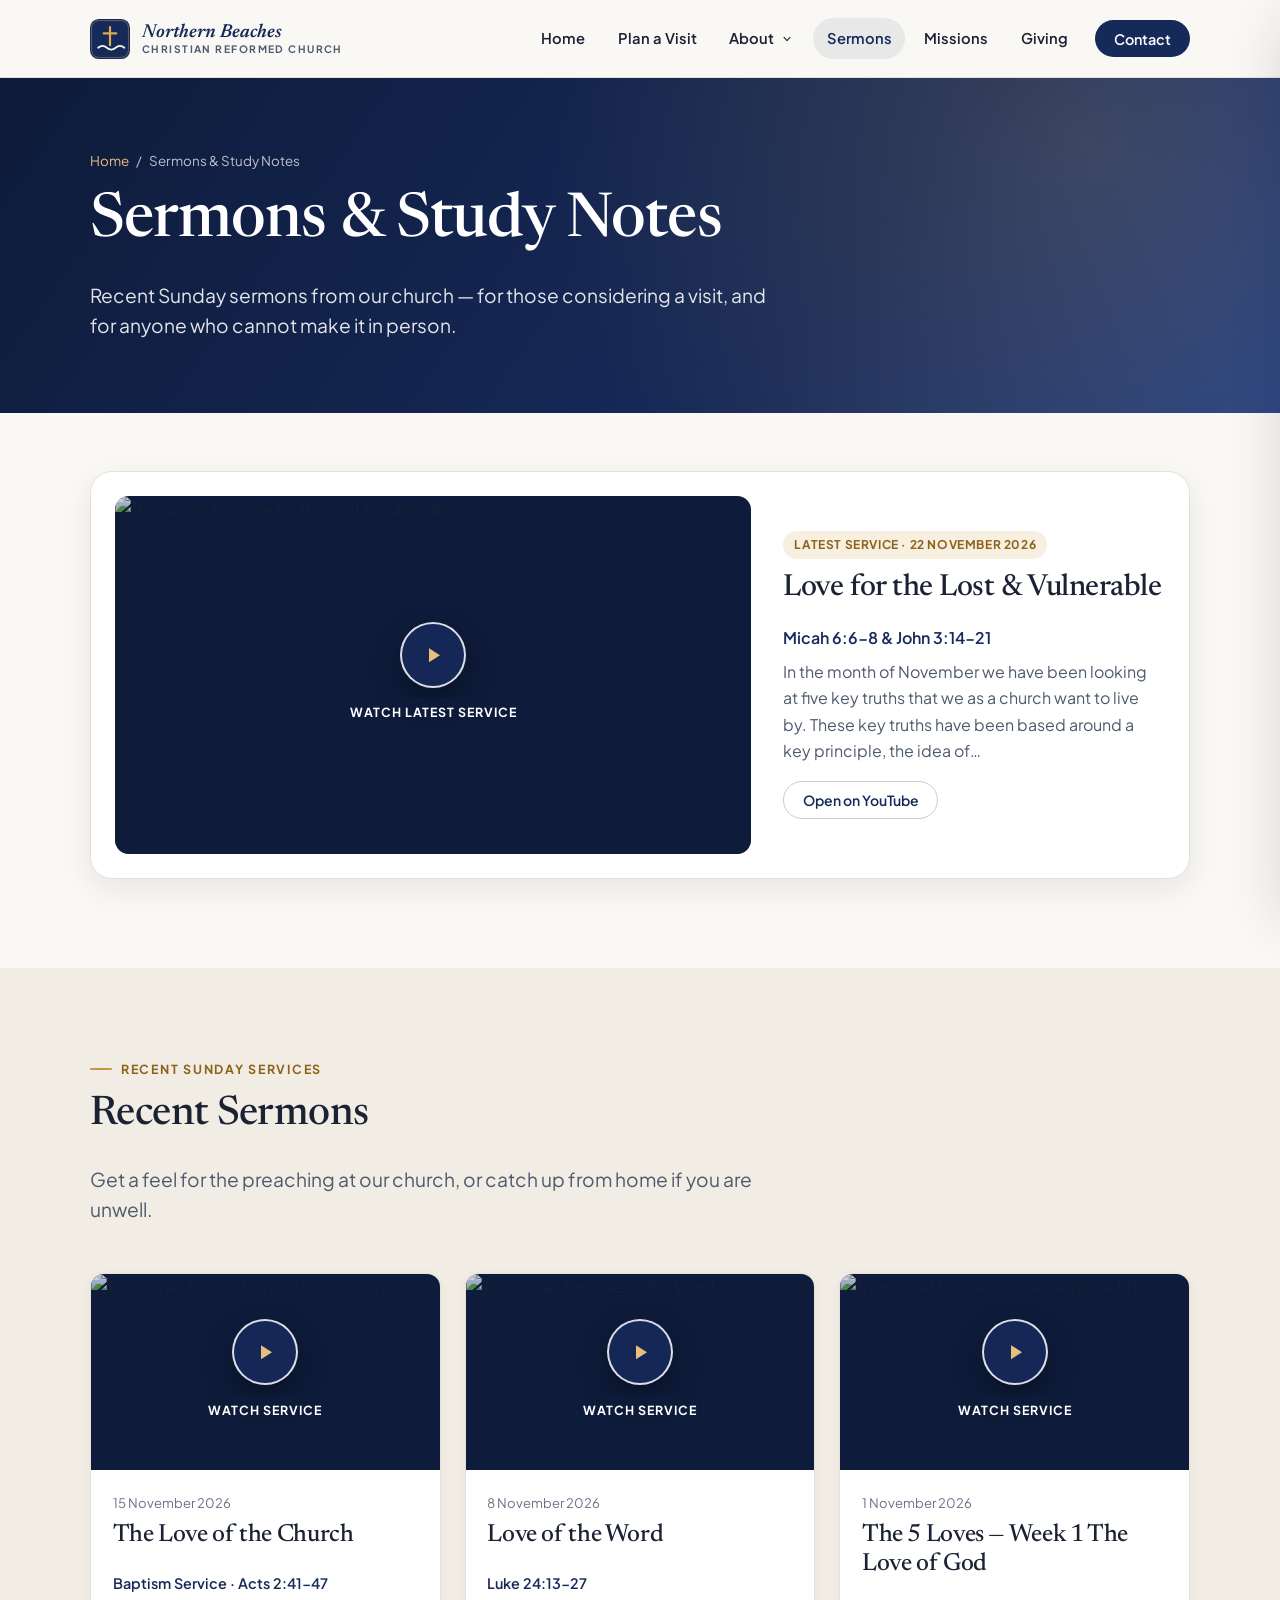
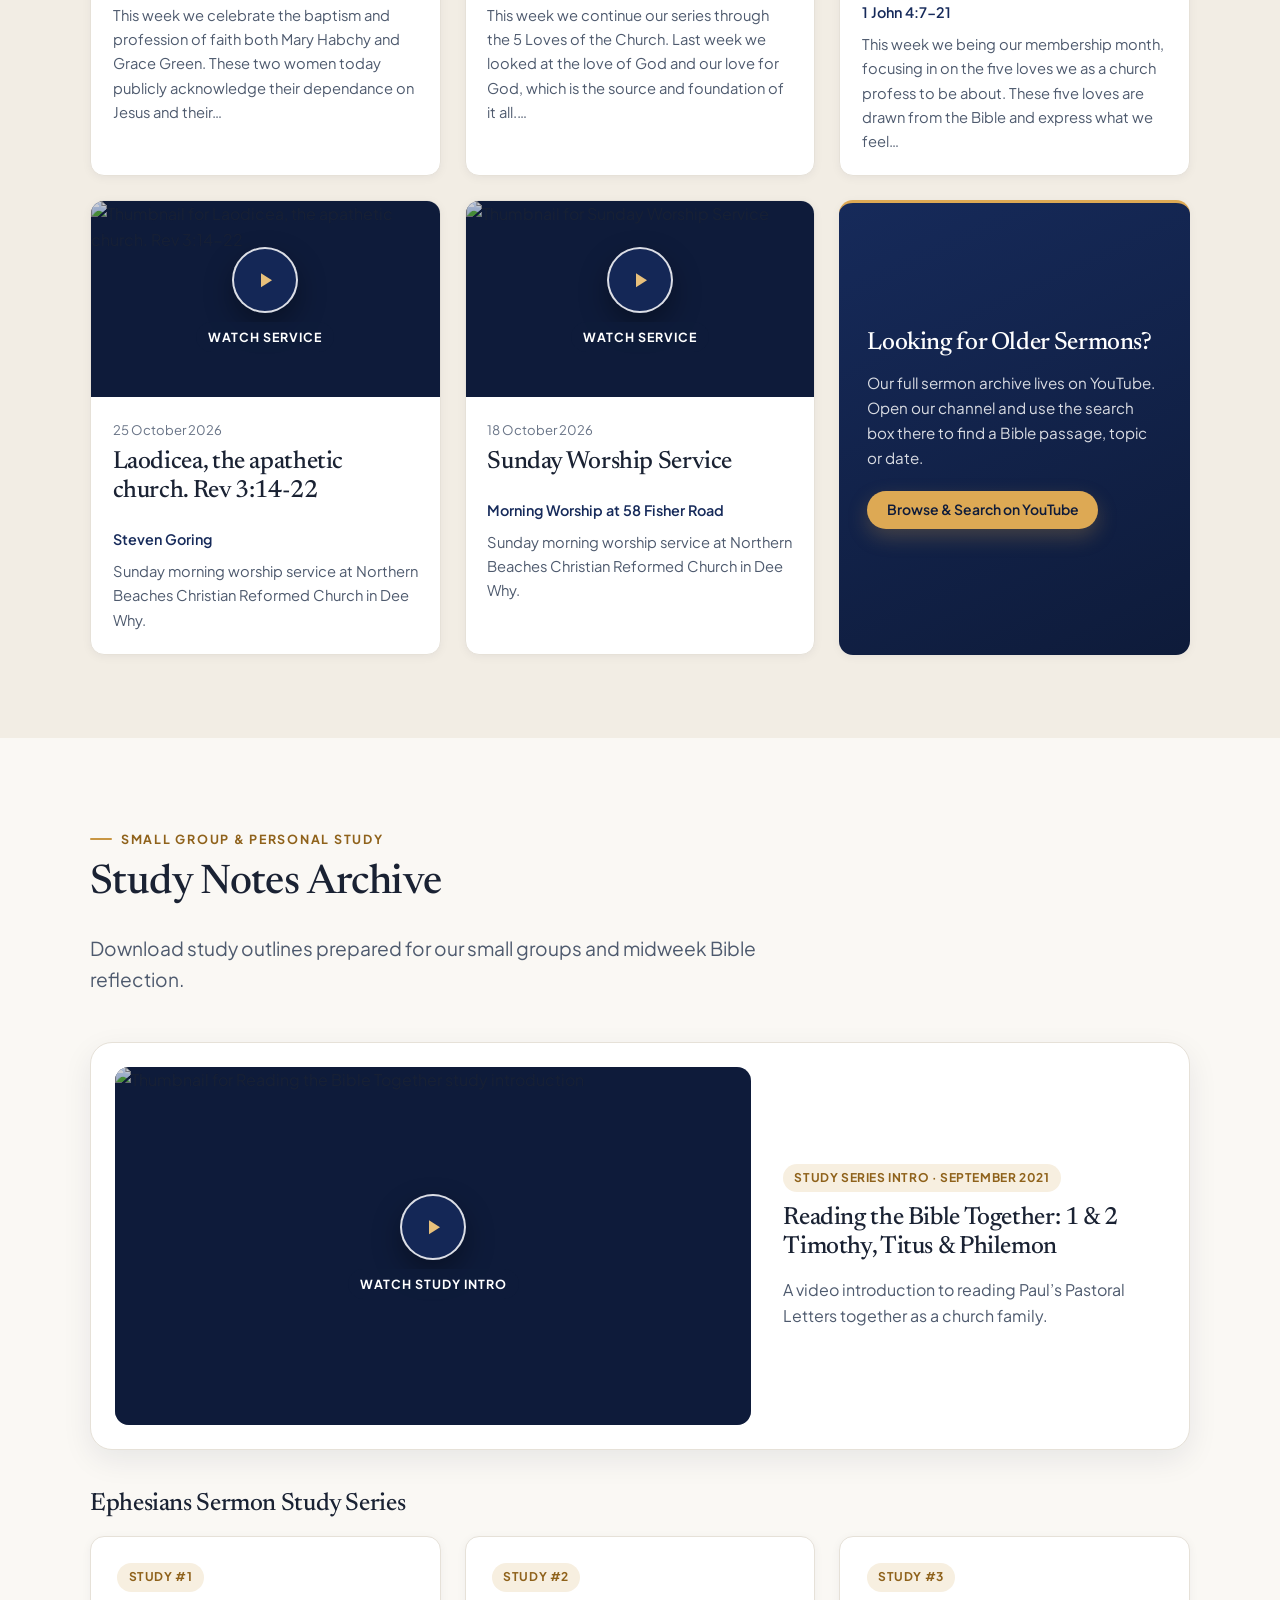
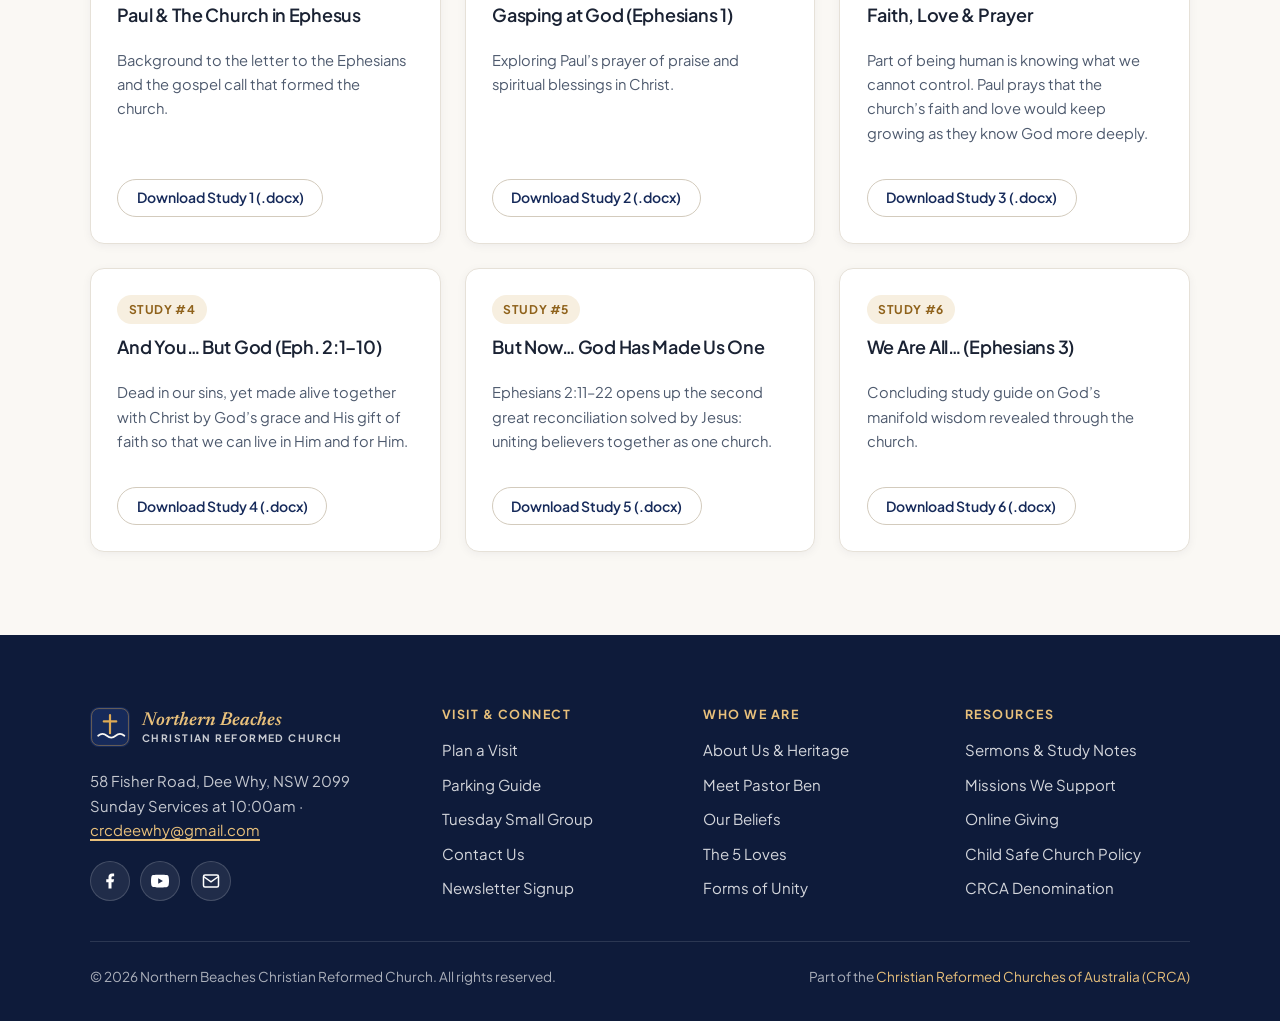
==== commit 08b22c27: "Auto-updating recent sermons from YouTube; featured sermon separate; 5 recent + archive card; remove" ====
--- a/sermons.html
+++ b/sermons.html
@@ -4,7 +4,7 @@
   <meta charset="utf-8">
   <meta name="viewport" content="width=device-width, initial-scale=1.0">
   <title>Sermons &amp; Study Notes | Northern Beaches Christian Reformed Church</title>
-  <meta name="description" content="Watch recent Sunday worship sermons and download small group Bible study notes from Northern Beaches Christian Reformed Church in Dee Why.">
+  <meta name="description" content="Watch recent Sunday sermons to get a feel for the preaching, and download small group Bible study notes from Northern Beaches Christian Reformed Church in Dee Why.">
   <link rel="icon" type="image/svg+xml" href="assets/images/favicon.svg">
   <link rel="preconnect" href="https://fonts.googleapis.com">
   <link rel="preconnect" href="https://fonts.gstatic.com" crossorigin>
@@ -100,79 +100,26 @@
           <span>Sermons &amp; Study Notes</span>
         </nav>
         <h1>Sermons &amp; Study Notes</h1>
-        <p class="lead">Listen to Sunday preaching from God&rsquo;s Word, search recent series, or download our small group study guides.</p>
-      </div>
-    </section>
-
-    <!-- Featured Sermon -->
+        <p class="lead">Recent Sunday sermons from our church &mdash; for those considering a visit, and for anyone who cannot make it in person.</p>
+      </div>
+    </section>
+
+    <!-- Featured Sermon (auto-updated by js/sermons.js) -->
     <section class="section section--compact">
       <div class="container">
-        <article class="sermon-feature reveal">
-          <div class="video-facade" role="button" tabindex="0" data-youtube-id="uGTuR4CsQqY" data-title="Love of the Word — Luke 24:13-27" aria-label="Play featured sermon: Love of the Word">
-            <img class="video-thumb" src="https://i.ytimg.com/vi/uGTuR4CsQqY/hqdefault.jpg" alt="Thumbnail for Sunday service 8 November 2026: Love of the Word" width="480" height="360">
-            <div class="video-overlay">
-              <span class="video-play-btn" aria-hidden="true">
-                <svg width="26" height="26" viewBox="0 0 24 24" fill="currentColor"><path d="M8 5.14v14l11-7-11-7z"/></svg>
-              </span>
-              <span class="video-play-label">Watch Latest Service</span>
-            </div>
-          </div>
-          <div>
-            <span class="card-badge">Featured &middot; 8 November 2026</span>
-            <h2 style="margin-top: 0.7rem; font-size: 1.9rem;">Love of the Word</h2>
-            <p style="font-weight: 600; color: var(--navy-900); margin-bottom: 0.5rem;">Luke 24:13&ndash;27 &middot; Series: The 5 Loves</p>
-            <p>Walk alongside the two disciples on the road to Emmaus as Jesus opens the Scriptures and reveals how the whole Word points to Himself.</p>
-            <div class="btn-group" style="margin-top: 1rem;">
-              <a class="btn btn-navy btn-sm" href="https://www.youtube.com/@northernbeacheschristianre4875" target="_blank" rel="noopener noreferrer">Subscribe on YouTube</a>
-              <a class="btn btn-outline btn-sm" href="about.html#pastor">About Pastor Ben</a>
-            </div>
-          </div>
-        </article>
-      </div>
-    </section>
-
-    <!-- Searchable & Filterable Sermon Grid -->
+        <article class="sermon-feature" id="featured-sermon"><div class="video-facade" role="button" tabindex="0" data-youtube-id="o0hCuqMFqHw" data-title="Love for the Lost &amp; Vulnerable" aria-label="Play sermon: Love for the Lost &amp; Vulnerable"><img class="video-thumb" src="https://i.ytimg.com/vi/o0hCuqMFqHw/hqdefault.jpg" alt="Thumbnail for Love for the Lost &amp; Vulnerable" width="480" height="360" loading="lazy"><div class="video-overlay"><span class="video-play-btn" aria-hidden="true"><svg width="24" height="24" viewBox="0 0 24 24" fill="currentColor"><path d="M8 5.14v14l11-7-11-7z"/></svg></span><span class="video-play-label">Watch Latest Service</span></div></div><div><span class="card-badge">Latest Service &middot; 22 November 2026</span><h2 style="margin-top:0.7rem;font-size:1.9rem;">Love for the Lost &amp; Vulnerable</h2><p style="font-weight:600;color:var(--navy-900);margin-bottom:0.5rem;">Micah 6:6-8 &amp; John 3:14-21</p><p>In the month of November we have been looking at five key truths that we as a church want to live by. These key truths have been based around a key principle, the idea of…</p><div class="btn-group" style="margin-top:1rem;"><a class="btn btn-outline btn-sm" href="https://www.youtube.com/watch?v=o0hCuqMFqHw" target="_blank" rel="noopener noreferrer">Open on YouTube</a></div></div></article>
+      </div>
+    </section>
+
+    <!-- Recent Sermons: 5 most recent + archive card (auto-updated by js/sermons.js) -->
     <section class="section section--warm" id="archive">
       <div class="container">
-        <div class="section-header-row" style="margin-bottom: 1.25rem;">
-          <div class="section-header">
-            <span class="eyebrow">2026 Message Library</span>
-            <h2>Browse Recent Sermons</h2>
-            <p id="sermon-count" style="margin:0; font-size:0.93rem;">Showing recent messages</p>
-          </div>
-          <div class="search-box">
-            <svg width="18" height="18" viewBox="0 0 24 24" fill="none" stroke="currentColor" stroke-width="2" aria-hidden="true"><circle cx="11" cy="11" r="8"/><path d="M21 21l-4.35-4.35"/></svg>
-            <label class="sr-only" for="sermon-search">Search sermons by title, Bible passage, or speaker</label>
-            <input class="search-input" id="sermon-search" type="search" placeholder="Search passage, topic, or speaker">
-          </div>
-        </div>
-
-        <div class="sermon-controls">
-          <div class="filter-pills" role="group" aria-label="Filter sermons by series">
-            <button class="filter-pill is-active" type="button" data-series="All" aria-pressed="true">All Series</button>
-            <button class="filter-pill" type="button" data-series="The 5 Loves" aria-pressed="false">The 5 Loves</button>
-            <button class="filter-pill" type="button" data-series="Questions &amp; Topics" aria-pressed="false">Questions &amp; Topics</button>
-            <button class="filter-pill" type="button" data-series="Sunday Services" aria-pressed="false">Sunday Services</button>
-            <button class="filter-pill" type="button" data-series="Nehemiah" aria-pressed="false">Nehemiah</button>
-          </div>
-        </div>
-
-        <div class="cards-grid" id="sermons-grid"></div>
-
-        <div class="card card--flat" id="sermons-empty" hidden style="text-align: center; max-width: 480px; margin: 2rem auto 0;">
-          <h3>No matching sermons found</h3>
-          <p>Try clearing your search keyword or switching back to All Series.</p>
-          <div>
-            <button class="btn btn-navy btn-sm" id="reset-sermons" type="button">Reset Filters</button>
-          </div>
-        </div>
-
-        <div class="callout reveal" style="margin-top: 2.25rem;">
-          <svg width="24" height="24" viewBox="0 0 24 24" fill="none" stroke="currentColor" stroke-width="2" aria-hidden="true"><path d="M23 7l-7 5 7 5V7z"/><rect x="1" y="5" width="15" height="14" rx="2"/></svg>
-          <div>
-            <strong>Looking for older services (2015&ndash;2025)?</strong> Browse our full video archive on our <a href="https://www.youtube.com/@northernbeacheschristianre4875" target="_blank" rel="noopener noreferrer">YouTube Channel</a> or visit the legacy archive on <a href="https://deewhy.crca.org.au/sermons" target="_blank" rel="noopener noreferrer">deewhy.crca.org.au/sermons</a>.
-          </div>
-        </div>
+        <div class="section-header">
+          <span class="eyebrow">Recent Sunday Services</span>
+          <h2>Recent Sermons</h2>
+          <p class="lead">Get a feel for the preaching at our church, or catch up from home if you are unwell.</p>
+        </div>
+        <div class="cards-grid" id="sermons-grid"><article class="sermon-card"><div class="video-facade" role="button" tabindex="0" data-youtube-id="qJKts8mORNM" data-title="The Love of the Church" aria-label="Play sermon: The Love of the Church"><img class="video-thumb" src="https://i.ytimg.com/vi/qJKts8mORNM/hqdefault.jpg" alt="Thumbnail for The Love of the Church" width="480" height="360" loading="lazy"><div class="video-overlay"><span class="video-play-btn" aria-hidden="true"><svg width="24" height="24" viewBox="0 0 24 24" fill="currentColor"><path d="M8 5.14v14l11-7-11-7z"/></svg></span><span class="video-play-label">Watch Service</span></div></div><div class="sermon-body"><div class="sermon-meta"><span>15 November 2026</span></div><h3>The Love of the Church</h3><p style="font-weight:600;color:var(--navy-900);font-size:0.9rem;margin:0;">Baptism Service · Acts 2:41-47</p><p style="font-size:0.92rem;">This week we celebrate the baptism and profession of faith both Mary Habchy and Grace Green. These two women today publicly acknowledge their dependance on Jesus and their…</p></div></article><article class="sermon-card"><div class="video-facade" role="button" tabindex="0" data-youtube-id="uGTuR4CsQqY" data-title="Love of the Word" aria-label="Play sermon: Love of the Word"><img class="video-thumb" src="https://i.ytimg.com/vi/uGTuR4CsQqY/hqdefault.jpg" alt="Thumbnail for Love of the Word" width="480" height="360" loading="lazy"><div class="video-overlay"><span class="video-play-btn" aria-hidden="true"><svg width="24" height="24" viewBox="0 0 24 24" fill="currentColor"><path d="M8 5.14v14l11-7-11-7z"/></svg></span><span class="video-play-label">Watch Service</span></div></div><div class="sermon-body"><div class="sermon-meta"><span>8 November 2026</span></div><h3>Love of the Word</h3><p style="font-weight:600;color:var(--navy-900);font-size:0.9rem;margin:0;">Luke 24:13-27</p><p style="font-size:0.92rem;">This week we continue our series through the 5 Loves of the Church. Last week we looked at the love of God and our love for God, which is the source and foundation of it all.…</p></div></article><article class="sermon-card"><div class="video-facade" role="button" tabindex="0" data-youtube-id="4LoqQi1sxIg" data-title="The 5 Loves — Week 1 The Love of God" aria-label="Play sermon: The 5 Loves — Week 1 The Love of God"><img class="video-thumb" src="https://i.ytimg.com/vi/4LoqQi1sxIg/hqdefault.jpg" alt="Thumbnail for The 5 Loves — Week 1 The Love of God" width="480" height="360" loading="lazy"><div class="video-overlay"><span class="video-play-btn" aria-hidden="true"><svg width="24" height="24" viewBox="0 0 24 24" fill="currentColor"><path d="M8 5.14v14l11-7-11-7z"/></svg></span><span class="video-play-label">Watch Service</span></div></div><div class="sermon-body"><div class="sermon-meta"><span>1 November 2026</span></div><h3>The 5 Loves — Week 1 The Love of God</h3><p style="font-weight:600;color:var(--navy-900);font-size:0.9rem;margin:0;">1 John 4:7-21</p><p style="font-size:0.92rem;">This week we being our membership month, focusing in on the five loves we as a church profess to be about. These five loves are drawn from the Bible and express what we feel…</p></div></article><article class="sermon-card"><div class="video-facade" role="button" tabindex="0" data-youtube-id="O-EZ7FzASzU" data-title="Laodicea, the apathetic church. Rev 3:14-22" aria-label="Play sermon: Laodicea, the apathetic church. Rev 3:14-22"><img class="video-thumb" src="https://i.ytimg.com/vi/O-EZ7FzASzU/hqdefault.jpg" alt="Thumbnail for Laodicea, the apathetic church. Rev 3:14-22" width="480" height="360" loading="lazy"><div class="video-overlay"><span class="video-play-btn" aria-hidden="true"><svg width="24" height="24" viewBox="0 0 24 24" fill="currentColor"><path d="M8 5.14v14l11-7-11-7z"/></svg></span><span class="video-play-label">Watch Service</span></div></div><div class="sermon-body"><div class="sermon-meta"><span>25 October 2026</span></div><h3>Laodicea, the apathetic church. Rev 3:14-22</h3><p style="font-weight:600;color:var(--navy-900);font-size:0.9rem;margin:0;">Steven Goring</p><p style="font-size:0.92rem;">Sunday morning worship service at Northern Beaches Christian Reformed Church in Dee Why.</p></div></article><article class="sermon-card"><div class="video-facade" role="button" tabindex="0" data-youtube-id="VJdwKPJRLYI" data-title="Sunday Worship Service" aria-label="Play sermon: Sunday Worship Service"><img class="video-thumb" src="https://i.ytimg.com/vi/VJdwKPJRLYI/hqdefault.jpg" alt="Thumbnail for Sunday Worship Service" width="480" height="360" loading="lazy"><div class="video-overlay"><span class="video-play-btn" aria-hidden="true"><svg width="24" height="24" viewBox="0 0 24 24" fill="currentColor"><path d="M8 5.14v14l11-7-11-7z"/></svg></span><span class="video-play-label">Watch Service</span></div></div><div class="sermon-body"><div class="sermon-meta"><span>18 October 2026</span></div><h3>Sunday Worship Service</h3><p style="font-weight:600;color:var(--navy-900);font-size:0.9rem;margin:0;">Morning Worship at 58 Fisher Road</p><p style="font-size:0.92rem;">Sunday morning worship service at Northern Beaches Christian Reformed Church in Dee Why.</p></div></article><article class="sermon-archive-card"><h3>Looking for Older Sermons?</h3><p>Our full sermon archive lives on YouTube. Open our channel and use the search box there to find a Bible passage, topic or date.</p><a class="btn btn-primary btn-sm" href="https://www.youtube.com/@northernbeacheschristianre4875/videos" target="_blank" rel="noopener noreferrer">Browse &amp; Search on YouTube</a></article></div>
       </div>
     </section>
 
--- a/css/styles.css
+++ b/css/styles.css
@@ -1,4 +1,4 @@
-/* ==========================================================================
+﻿/* ==========================================================================
    Northern Beaches Christian Reformed Church
    Coastal Sunlit Editorial Design System
    ========================================================================== */
@@ -1380,71 +1380,33 @@
   color: var(--text-muted);
 }
 
-/* Sermon Search & Filter Controls */
-.sermon-controls {
-  display: flex;
-  flex-wrap: wrap;
-  gap: 1rem;
-  align-items: center;
-  justify-content: space-between;
-  margin-bottom: 1.75rem;
-}
-
-.filter-pills {
-  display: flex;
-  flex-wrap: wrap;
-  gap: 0.45rem;
-}
-
-.filter-pill {
-  padding: 0.48rem 0.95rem;
-  border-radius: var(--radius-pill);
-  border: 1px solid var(--border-strong);
-  background: var(--bg-surface);
-  color: var(--text-primary);
-  font-size: 0.86rem;
-  font-weight: 600;
-  cursor: pointer;
-  transition: background-color 0.2s ease, color 0.2s ease, border-color 0.2s ease;
-}
-
-.filter-pill:hover {
-  border-color: var(--navy-900);
-}
-
-.filter-pill.is-active {
-  background: var(--navy-900);
-  border-color: var(--navy-900);
+/* Archive card (6th sermon card) */
+.sermon-archive-card {
+  display: flex;
+  flex-direction: column;
+  justify-content: center;
+  gap: 0.75rem;
+  padding: 1.75rem;
+  border-radius: var(--radius-md);
+  background: linear-gradient(155deg, var(--navy-900) 0%, var(--navy-950) 100%);
+  border-top: 3px solid var(--gold-400);
+  box-shadow: var(--shadow-sm);
+}
+
+.sermon-archive-card h3 {
   color: #ffffff;
-}
-
-.search-box {
-  position: relative;
-  width: min(100%, 340px);
-}
-
-.search-box svg {
-  position: absolute;
-  left: 0.9rem;
-  top: 50%;
-  transform: translateY(-50%);
-  color: var(--text-muted);
-  pointer-events: none;
-}
-
-.search-input {
-  width: 100%;
-  padding: 0.62rem 1rem 0.62rem 2.55rem;
-  border-radius: var(--radius-pill);
-  border: 1px solid var(--border-strong);
-  background: var(--bg-surface);
-  font-size: 0.92rem;
-}
-
-.search-input:focus {
-  outline: none;
-  border-color: var(--navy-900);
-  box-shadow: 0 0 0 3px rgba(22, 42, 90, 0.12);
+  margin: 0;
+}
+
+.sermon-archive-card p {
+  color: rgba(255, 255, 255, 0.84);
+  font-size: 0.95rem;
+  margin: 0;
+}
+
+.sermon-archive-card .btn {
+  align-self: flex-start;
+  margin-top: 0.5rem;
 }
 
 /* Pastor Card */
